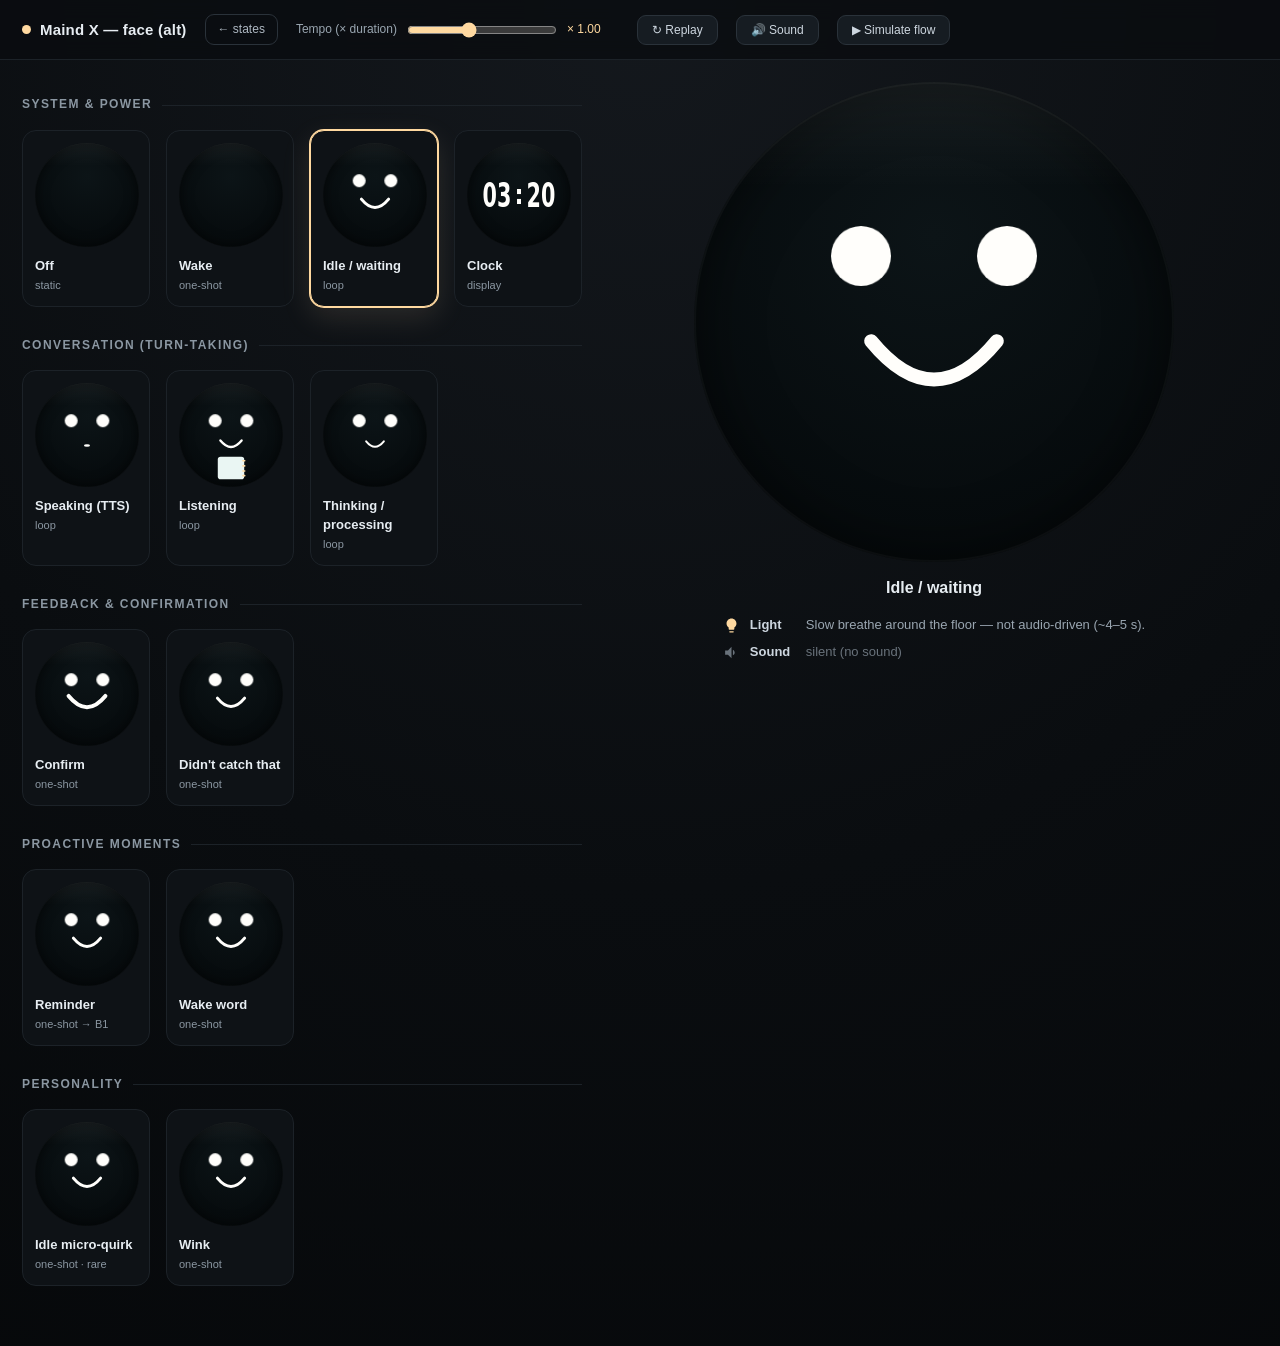
==== face.html @ 3b652e39 "Idle mouth follows the eyes + listening writes bottom-up, no hand Idle (face): the mouth now tracks " ====
<!doctype html>
<html lang="en">
<head>
  <meta charset="utf-8">
  <meta name="viewport" content="width=device-width, initial-scale=1">
  <title>Maind X — face (alt, all states)</title>
  <link rel="stylesheet" href="face.css">
  <link rel="stylesheet" href="state-keyframes.css">
  <link rel="stylesheet" href="face-keyframes.css">
</head>
<body>
  <header class="topbar">
    <h1><span class="dot-ico"></span> Maind X — face (alt)</h1>
    <a class="alt-link" href="/states.html">← states</a>

    <div class="ctrl">
      <label for="spd">Tempo (× duration)</label>
      <input id="spd" type="range" min="0.6" max="1.6" step="0.05" value="1">
      <span class="val" id="spdVal"></span>
    </div>

    <button class="btn" id="replay">↻ Replay</button>
    <button class="btn" id="sound" aria-pressed="true">🔊 Sound</button>
    <button class="btn flow-btn" id="flow">▶ Simulate flow</button>
  </header>

  <main>
    <section class="featured">
      <div class="flowbar" id="flowbar" hidden>
        <span class="dotpulse"></span>
        <span class="phase" id="flowphase"></span>
        <button class="btn mic" id="wake">🎤 “Hey Arduino”</button>
      </div>
      <div class="stage round st-A3_idle" id="featStage">
        <div class="face">
          <div class="eyes">
            <div class="eye left"><div class="dot"></div></div>
            <div class="eye right"><div class="dot"></div></div>
          </div>
          <div class="mouth">
            <svg class="smile" viewBox="0 0 200 110" aria-hidden="true"><path d="M28 22 Q 100 110 172 22"/></svg>
            <span class="open"></span>
          </div>
        </div>
        <div class="clock"><b class="hh">--</b><b class="cl">:</b><b class="mm">--</b></div>
        <div class="check"><svg viewBox="0 0 100 100"><path d="M26 52 L44 70 L76 32"/></svg></div>
        <div class="bell"><svg viewBox="0 0 24 24"><path d="M12 22c1.1 0 2-.9 2-2h-4c0 1.1.9 2 2 2zm6-6v-5c0-3.07-1.63-5.64-4.5-6.32V4c0-.83-.67-1.5-1.5-1.5S10.5 3.17 10.5 4v.68C7.64 5.36 6 7.92 6 11v5l-2 2v1h16v-1l-2-2z"/></svg></div>
        <div class="notes">
          <div class="pad">
            <span class="ring r1"></span><span class="ring r2"></span><span class="ring r3"></span><span class="ring r4"></span>
            <i class="ln l1"></i><i class="ln l2"></i><i class="ln l3"></i><i class="ln l4"></i>
          </div>
        </div>
      </div>
      <div class="featured-meta">
        <div class="fname" id="fname"></div>
        <div class="finfo">
          <div class="firow light"><span class="ic"><svg viewBox="0 0 24 24"><path d="M9 21c0 .55.45 1 1 1h4c.55 0 1-.45 1-1v-1H9v1zm3-19C8.14 2 5 5.14 5 9c0 2.38 1.19 4.47 3 5.74V17c0 .55.45 1 1 1h6c.55 0 1-.45 1-1v-2.26c1.81-1.27 3-3.36 3-5.74 0-3.86-3.14-7-7-7z"/></svg></span><b>Light</b><span id="flight"></span></div>
          <div class="firow sound"><span class="ic"><svg viewBox="0 0 24 24"><path d="M3 9v6h4l5 5V4L7 9H3zm13.5 3c0-1.77-1.02-3.29-2.5-4.03v8.05c1.48-.73 2.5-2.25 2.5-4.02z"/></svg></span><b>Sound</b><span id="fsound"></span></div>
        </div>
      </div>
    </section>

    <section class="grid" id="grid"></section>
  </main>

  <script src="state-anims.js"></script>
  <script src="sound.js"></script>
  <script src="face.js"></script>
</body>
</html>
---- face.css ----
/* face.css — alternative face look: round eye dots + animated mouth.
   Reuses state-keyframes.css for the eye / overlay / light animations
   and adds face-keyframes.css for the per-state mouth movement.
   Layout mirrors states.css so the gallery feels identical. */

:root {
  --spd: 1;                       /* global duration multiplier (face.js) */
  --g0: #fffefb;                  /* bright highlight / core (warm white) */
  --g1: #fff1d6;
  --g2: #ffdca6;
  --g3: #f3c587;
  --glow: 255, 224, 184;          /* outer bloom (rgb) — used by light feedback */
  --ish: 96, 58, 14;              /* dark ink for notepad lines */
  --acc: #ffd9a0;                 /* UI accent */
  --bg: #0a0d10;
}

* { box-sizing: border-box; }

html, body {
  margin: 0;
  background: radial-gradient(120% 120% at 50% 0%, #14181d 0%, #0a0d10 55%, #06080a 100%);
  color: #e7edf2;
  font: 14px/1.45 -apple-system, BlinkMacSystemFont, "Segoe UI", Roboto, Helvetica, Arial, sans-serif;
}

/* ---------- Top bar / controls ---------- */
.topbar {
  position: sticky; top: 0; z-index: 10;
  display: flex; flex-wrap: wrap; align-items: center; gap: 18px;
  padding: 14px 22px;
  background: rgba(10, 13, 16, .82);
  backdrop-filter: blur(10px);
  border-bottom: 1px solid #1c2228;
}
.topbar h1 {
  font-size: 15px; font-weight: 650; margin: 0; letter-spacing: .2px;
  display: flex; align-items: center; gap: 9px;
}
.topbar h1 .dot-ico { width: 9px; height: 9px; border-radius: 50%; background: var(--acc); }
.alt-link {
  color: #aeb8c2; text-decoration: none; font-size: 12px;
  padding: 6px 12px; border: 1px solid #2a323a; border-radius: 9px;
}
.alt-link:hover { color: #fff; border-color: var(--acc); }
.ctrl { display: flex; align-items: center; gap: 8px; }
.ctrl label { color: #9aa6b1; font-size: 12px; white-space: nowrap; }
.ctrl input[type=range] { width: 150px; accent-color: var(--acc); }
.val { font-variant-numeric: tabular-nums; color: var(--acc); min-width: 52px; font-size: 12px; }
.btn {
  background: #161c22; color: #cdd6df; border: 1px solid #2a323a; border-radius: 9px;
  padding: 7px 14px; font-size: 12px; cursor: pointer;
}
.btn:hover { border-color: var(--acc); color: #fff; }
.btn:disabled { opacity: .4; cursor: default; }

/* ---------- Lifecycle flow simulation ---------- */
.flow-btn.on { background: var(--acc); color: #221604; font-weight: 650; border-color: var(--acc); }
.flowbar {
  display: flex; align-items: center; justify-content: center; gap: 12px;
  margin-bottom: 10px; padding: 7px 16px;
  background: #10171c; border: 1px solid rgba(var(--glow), .25); border-radius: 999px;
}
.flowbar[hidden] { display: none; }
.flowbar .phase { color: var(--acc); font-size: 13px; font-weight: 600; }
.flowbar .dotpulse {
  width: 9px; height: 9px; border-radius: 50%; background: var(--acc); flex: none;
  animation: fpulse 1.4s ease-in-out infinite;
}
@keyframes fpulse { 0%,100% { opacity: .4; transform: scale(.85); } 50% { opacity: 1; transform: scale(1.1); } }

/* ---------- Layout (mirror states.css) ---------- */
main { display: flex; flex-direction: row-reverse; align-items: flex-start; gap: 28px;
  padding: 22px 22px 60px; max-width: 1340px; margin: 0 auto; }
.featured { flex: 1; min-width: 0; display: flex; flex-direction: column; align-items: center;
  gap: 14px; position: sticky; top: 80px; }
.featured-meta { text-align: center; }
.featured-meta .fname { font-size: 16px; font-weight: 650; }
.featured-meta .finfo { margin: 16px auto 0; width: fit-content;
  display: flex; flex-direction: column; gap: 9px; text-align: left; }
.featured-meta .firow { display: flex; align-items: center; gap: 10px; font-size: 13px; color: #9aa6b1; }
.featured-meta .firow b { color: #cdd6df; font-weight: 650; min-width: 46px; }
.featured-meta .firow .ic { width: 17px; height: 17px; flex: none; display: inline-flex; }
.featured-meta .firow .ic svg { width: 100%; height: 100%; fill: currentColor; display: block; }
.featured-meta .firow.light .ic { color: var(--acc); }
.featured-meta .firow.sound .ic { color: #ffce7a; }
.featured-meta .firow.silent { color: #69727b; }
.featured-meta .firow.silent .ic { color: #69727b; }

.grid {
  flex: 0 0 auto;
  display: grid; gap: 16px; align-content: start;
  grid-template-columns: repeat(4, 128px);
}
.sechead {
  grid-column: 1 / -1;
  margin: 14px 0 0;
  font-size: 12px; font-weight: 650; letter-spacing: .12em; text-transform: uppercase;
  color: #8b97a2;
  display: flex; align-items: center; gap: 10px;
}
.sechead::after { content: ""; flex: 1; height: 1px; background: #1c2228; }
.card {
  background: #0e1216; border: 1px solid #1c2228; border-radius: 14px;
  padding: 12px; cursor: pointer; transition: border-color .15s, transform .15s;
}
.card:hover { border-color: #34404a; transform: translateY(-2px); }
.card.active { border-color: var(--acc); box-shadow: 0 0 0 1px var(--acc), 0 10px 30px rgba(var(--glow), .12); }
.card .cname { font-weight: 600; margin-top: 10px; font-size: 13px; }
.card .cmeta { color: #8b97a2; font-size: 11px; margin-top: 2px; }

.thumb { position: relative; width: 104px; height: 104px; overflow: visible; border-radius: 12px; }
.thumb .stage { position: absolute; top: 0; left: 0; transform-origin: top left; transform: scale(0.21667); }

/* ---------- The 480x480 round stage ---------- */
.stage {
  position: relative;
  width: 480px; height: 480px;
  display: flex; align-items: center; justify-content: center;
  background: radial-gradient(125% 120% at 50% 32%, #0c1417 0%, #05090b 62%, #02060a 100%);
  overflow: hidden;
  --lumeRGB: var(--glow);
  --lumeLevel: 0;
  box-shadow:
    inset 0 0 0 2px rgba(255,255,255,.03),
    inset 0 0 60px rgba(0,0,0,.6),
    0 0 44px 6px rgba(var(--lumeRGB), var(--lumeLevel));
}
.stage.round { border-radius: 50%; }
.stage::before {
  content: ""; position: absolute; inset: 0; pointer-events: none;
  background: linear-gradient(180deg, rgba(255,255,255,.06) 0%, rgba(255,255,255,0) 22%);
}

/* ---------- The face: round eyes + smile mouth ----------
   - .face groups eyes + mouth so they sit together (eyes on top, mouth below)
   - .eyes / .eye / .dot mirror the states.html structure so state-keyframes.css
     animations (blink, drift, breath, wink, ...) apply unchanged
   - .mouth has two shapes: a smile arc (default) + an oval "open mouth"
     (used by face-keyframes.css to make the mouth move per state) */
.face {
  display: flex; flex-direction: column; align-items: center; gap: 36px;
  position: relative; z-index: 1;
}

.eyes {
  display: flex; align-items: center; gap: 86px;
  transform-origin: center center;
}
.eye {
  width: 60px; height: 60px;
  transform-origin: center center;
}
.dot {
  width: 100%; height: 100%; border-radius: 50%;
  background: var(--g0);
  transform-origin: center center;
  will-change: transform, opacity;
}

.mouth {
  position: relative; width: 220px; height: 96px;
  display: flex; align-items: center; justify-content: center;
  transform-origin: center center;
}
.mouth .smile {
  width: 100%; height: 100%; display: block;
  transform-origin: center center;
}
.mouth .smile path {
  fill: none; stroke: var(--g0); stroke-width: 16;
  stroke-linecap: round; stroke-linejoin: round;
}
.mouth .open {
  position: absolute; left: 50%; top: 50%;
  width: 56px; height: 64px; border-radius: 50%;
  background: var(--g0);
  transform: translate(-50%, -50%) scaleY(.4);
  transform-origin: center center;
  opacity: 0;
}

/* ---------- Clock overlay (A4_clock) ---------- */
.clock {
  display: none;
  position: absolute; inset: 0; z-index: 2;
  align-items: center; justify-content: center; gap: 8px;
  color: var(--g0);
}
.clock b {
  display: inline-block;
  font: 800 104px/1 ui-rounded, "SF Pro Rounded", "Arial Rounded MT Bold", "Quicksand", system-ui, sans-serif;
  font-variant-numeric: tabular-nums;
  transform: scaleY(1.5) scaleX(0.92);
  transform-origin: center center;
}
.clock .cl { opacity: 1; transform: scaleY(1.18); }

/* ---------- Listening overlay: notepad + writing hand (B2_listening) ---------- */
.notes {
  display: none;
  position: absolute; left: 50%; margin-left: -61px; bottom: 36px; z-index: 2;
  width: 122px; height: 104px;
}
.notes .pad {
  position: absolute; inset: 0; border-radius: 13px; z-index: 2;
  background: #eaf6f3;
}
.notes .ring {
  position: absolute; right: -6px; width: 16px; height: 7px; border-radius: 4px;
  background: var(--g2);
}
.notes .ring.r1 { top: 15px; } .notes .ring.r2 { top: 39px; }
.notes .ring.r3 { top: 63px; } .notes .ring.r4 { top: 84px; }
/* the written lines — no hand; they draw themselves in from the bottom up */
.notes .ln {
  position: absolute; left: 16px; height: 5px; border-radius: 3px;
  background: rgba(var(--ish), .22);
  transform-origin: left center;
}
.notes .ln.l1 { top: 22px; width: 60%; }
.notes .ln.l2 { top: 40px; width: 70%; }
.notes .ln.l3 { top: 58px; width: 52%; }
.notes .ln.l4 { top: 76px; width: 46%; }

/* ---------- Confirm check overlay (C1_confirm) ---------- */
.check {
  display: none;
  position: absolute; inset: 0; z-index: 2;
  align-items: center; justify-content: center;
}
.check svg { width: 210px; height: 210px; overflow: visible; }
.check path {
  fill: none; stroke: var(--g0); stroke-width: 15;
  stroke-linecap: round; stroke-linejoin: round;
  stroke-dasharray: 80; stroke-dashoffset: 80;
}

/* ---------- Reminder bell overlay (D1_reminder) ---------- */
.bell {
  display: none;
  position: absolute; inset: 0; z-index: 2;
  align-items: center; justify-content: center;
}
.bell svg {
  width: 156px; height: 156px;
  transform-origin: 50% 16%;
}
.bell svg path { fill: var(--g0); }

/* ---------- Ambient light feedback (same as states.css) ---------- */
@property --lumeLevel {
  syntax: "<number>"; initial-value: 0; inherits: false;
}
.st-B2_listening, .st-D2_wakeword { --lumeRGB: 86, 198, 255; }

.stage .eyes, .stage .eye, .stage .dot,
.stage .mouth, .stage .smile, .stage .open {
  animation-fill-mode: both;
  animation-iteration-count: infinite;
}

@media (prefers-reduced-motion: reduce) {
  .stage .eyes, .stage .eye, .stage .dot,
  .stage .mouth, .stage .smile, .stage .open,
  .stage .notes, .stage .notes * { animation: none !important; }
  .st-E4_wink .eye.right .dot { transform: scaleY(.07); }
}
---- state-keyframes.css ----
/* state-keyframes.css — the Maind X state set (A1..E5): the spec states plus a
   clock (A4_clock) and three height-only expressions (E3..E5).
   Per state: class .st-<ID> on the .stage; animations on the 3 layers
   (.eyes = group, .eye = per-eye, .dot = blink/dim).
   Loops (A3, B1, B2, B3): seamless, 0% == 100%.
   One-shots: the real action sits at the start of the cycle, then hold at
   rest and a quick reset at the end — that's just the preview convention;
   on the device you use only the action window noted in each comment.
   All durations scale with --spd (global multiplier). */

/* ============ A · System & power ============ */

/* === A1_off — Off — static: dots off, dark screen === */
.st-A1_off .dot { opacity: 0; }
.st-A1_off .eye { filter: none; }

/* === A2_wake — Wake — one-shot: ~700ms fade-in + one slow waking blink.
   Action: 0–37% of the 4000ms cycle (~1.5s total). === */
@keyframes A2w-grp {
  0%        { opacity: 0; transform: scale(.92); }
  17%       { opacity: 1; transform: none; }
  90%       { opacity: 1; transform: none; }
  97%, 100% { opacity: 0; transform: scale(.92); }
}
@keyframes A2w-dot {
  0%, 21%   { transform: scaleY(1); }
  26%       { transform: scaleY(.08); }   /* slow close ~200ms */
  28.5%     { transform: scaleY(.08); }   /* sleepy micro pause */
  34%       { transform: scaleY(1.05); }  /* soft reopen */
  37%, 100% { transform: scaleY(1); }
}
.st-A2_wake .eyes {
  animation-name: A2w-grp;
  animation-duration: calc(var(--spd) * 4000ms);
  animation-timing-function: cubic-bezier(.22, 1, .36, 1);
}
.st-A2_wake .dot {
  animation-name: A2w-dot;
  animation-duration: calc(var(--spd) * 4000ms);
  animation-timing-function: cubic-bezier(.45, 0, .3, 1);
}

/* === A3_idle — Idle — loop: ±8% breath over ~4.6s + natural blink every 5–8s
   (13s blink track with two blinks: ~6.3s / ~6.7s intervals). === */
@keyframes A3i-grp {
  0%   { transform: scale(1); }
  50%  { transform: scale(1.08); }
  100% { transform: scale(1); }
}
@keyframes A3i-dot {
  0%, 38.5%  { transform: scaleY(1); }
  39.06%     { transform: scaleY(.07); }   /* ~73ms close + ~73ms open = ~146ms (spec: crisp) */
  39.62%     { transform: scaleY(1); }
  86.4%      { transform: scaleY(1); }
  86.96%     { transform: scaleY(.07); }
  87.52%     { transform: scaleY(1); }
  100%       { transform: scaleY(1); }
}
.st-A3_idle .eyes {
  animation-name: A3i-grp;
  animation-duration: calc(var(--spd) * 4600ms);
  animation-timing-function: ease-in-out;
}
.st-A3_idle .dot {
  animation-name: A3i-dot;
  animation-duration: calc(var(--spd) * 13000ms);
  animation-timing-function: cubic-bezier(.4, 0, .6, 1);
}
/* continuous look-around drift (EMO is never perfectly still): a slow gaze that
   eases left, holds, comes back, eases right — on the .eye layer so it has its
   OWN 7.2s rhythm independent of the 4.6s breath and 13s blink. ±11–12px. */
@keyframes A3i-drift {
  0%   { transform: translateX(0); }
  18%  { transform: translateX(-11px); }
  32%  { transform: translateX(-11px); }   /* small hold looking left */
  50%  { transform: translateX(0); }
  68%  { transform: translateX(12px); }
  82%  { transform: translateX(12px); }     /* small hold looking right */
  100% { transform: translateX(0); }
}
.st-A3_idle .eye {
  animation-name: A3i-drift;
  animation-duration: calc(var(--spd) * 7200ms);
  animation-timing-function: ease-in-out;
}

/* === A4_clock — Clock — display: the eyes give way to a live glowing digital
   clock (HH:MM, colon blinking once per second). The "on the shelf" idle face.
   No eye motion — states.js feeds the real time into every .clock element. === */
.st-A4_clock .eyes  { display: none; }
.st-A4_clock .clock { display: flex; }
@keyframes clkColon {
  0%, 45%   { opacity: 1; }
  55%, 100% { opacity: .12; }     /* the colon ticks: 1 Hz, independent of --spd feel */
}
.st-A4_clock .clock .cl {
  animation-name: clkColon;
  animation-duration: 1000ms;
  animation-iteration-count: infinite;
  animation-timing-function: steps(1, end);
}

/* ============ B · Conversation turn-taking ============ */

/* === B1_speaking — Speaking — loop: breath at speech rhythm (simulated TTS
   envelope, irregular peaks <=8%), tiny drift, blink every ~6s on its own track. === */
@keyframes B1s-grp {
  0%   { transform: scale(1)     translate(0, 0); }
  7%   { transform: scale(1.055) translate(0, -1.5px); }
  13%  { transform: scale(1.02)  translate(.5px, 0); }
  21%  { transform: scale(1.075) translate(1px, -2px); }
  28%  { transform: scale(1.03)  translate(.5px, -.5px); }
  36%  { transform: scale(1.06)  translate(0, -1px); }
  44%  { transform: scale(1.015) translate(-.5px, 0); }
  52%  { transform: scale(1.08)  translate(-1px, -2px); }
  60%  { transform: scale(1.035) translate(-.5px, -.5px); }
  68%  { transform: scale(1.07)  translate(0, -1.5px); }
  76%  { transform: scale(1.02)  translate(.5px, 0); }
  84%  { transform: scale(1.06)  translate(.5px, -1px); }
  92%  { transform: scale(1.025) translate(0, 0); }
  100% { transform: scale(1)     translate(0, 0); }
}
@keyframes B1s-dot {
  0%, 70% { transform: scaleY(1); }
  71.2%   { transform: scaleY(.07); }
  72.4%   { transform: scaleY(1); }
  100%    { transform: scaleY(1); }
}
.st-B1_speaking .eyes {
  animation-name: B1s-grp;
  animation-duration: calc(var(--spd) * 3400ms);
  animation-timing-function: ease-in-out;
}
.st-B1_speaking .dot {
  animation-name: B1s-dot;
  animation-duration: calc(var(--spd) * 6100ms);
  animation-timing-function: cubic-bezier(.4, 0, .6, 1);
}

/* === B2_listening — Listening — loop: dots +12%, HELD STILL, rare blink
   (1 every ~9s). The stillness is the signal: your turn. === */
.st-B2_listening .eyes { transform: scale(1.12); }
@keyframes B2l-dot {
  0%, 54% { transform: scaleY(1); }
  54.8%   { transform: scaleY(.07); }   /* ~72ms close + ~72ms open = ~144ms (crisp) */
  55.6%   { transform: scaleY(1); }
  100%    { transform: scaleY(1); }
}
.st-B2_listening .dot {
  animation-name: B2l-dot;
  animation-duration: calc(var(--spd) * 9000ms);
  animation-timing-function: cubic-bezier(.4, 0, .6, 1);
}

/* === B3_thinking — Thinking/processing — loop ~2s: the gaze slips away and
   comes back, with a slow half-blink on a 3.4s track. No audio sync. === */
@keyframes B3t-grp {
  0%   { transform: none; }
  28%  { transform: translate(10px, -7px); }
  55%  { transform: translate(11px, -6px); }   /* micro-hold "elsewhere" */
  78%  { transform: none; }
  100% { transform: none; }
}
@keyframes B3t-dot {
  0%, 42% { transform: scaleY(1); }
  47%     { transform: scaleY(.3); }    /* slow half blink */
  49%     { transform: scaleY(.3); }
  55%     { transform: scaleY(1); }
  100%    { transform: scaleY(1); }
}
.st-B3_thinking .eyes {
  animation-name: B3t-grp;
  animation-duration: calc(var(--spd) * 2000ms);
  animation-timing-function: cubic-bezier(.4, 0, .2, 1);
}
.st-B3_thinking .dot {
  animation-name: B3t-dot;
  animation-duration: calc(var(--spd) * 3400ms);
  animation-timing-function: ease-in-out;
}

/* ============ C · Feedback & confirmation ============ */

/* === C1_confirm — Confirm — one-shot: the eyes morph into a CHECK ✓, hold,
   then return to eyes. Action ~0–80% of the 2400ms cycle. === */
@keyframes C1eyes {            /* dots shrink + fade out while the check shows, then back */
  0%   { opacity: 1; transform: scale(1); }
  12%  { opacity: 0; transform: scale(.5); }
  80%  { opacity: 0; transform: scale(.5); }
  92%  { opacity: 1; transform: scale(1); }
  100% { opacity: 1; transform: scale(1); }
}
@keyframes C1check {           /* the check draws in, holds, fades out */
  0%   { stroke-dashoffset: 80; opacity: 0; }
  12%  { stroke-dashoffset: 80; opacity: 1; }
  40%  { stroke-dashoffset: 0;  opacity: 1; }
  70%  { stroke-dashoffset: 0;  opacity: 1; }
  82%  { stroke-dashoffset: 0;  opacity: 0; }
  100% { stroke-dashoffset: 0;  opacity: 0; }
}
.st-C1_confirm .check { display: flex; }
.st-C1_confirm .dot {
  animation-name: C1eyes;
  animation-duration: calc(var(--spd) * 2400ms);
  animation-timing-function: cubic-bezier(.4, 0, .3, 1);
}
.st-C1_confirm .check path {
  animation-name: C1check;
  animation-duration: calc(var(--spd) * 2400ms);
  animation-timing-function: cubic-bezier(.45, 0, .25, 1);
  animation-iteration-count: infinite;
  animation-fill-mode: both;
}

/* === C2_didnt_catch — Didn't catch that — one-shot ~600ms: slow blink + gentle
   tilt (left up, right down), a silent "hm?", then back. Action: 0–17% of 3600ms. === */
@keyframes C2d-eye {
  0%    { transform: none; }
  8%    { transform: translateY(var(--ty)); }   /* tilt in ~290ms */
  11%   { transform: translateY(var(--ty)); }   /* micro-hold */
  16.7% { transform: none; }                      /* back to rest (~600ms total) */
  100%  { transform: none; }
}
@keyframes C2d-dot {
  0%, 2% { transform: scaleY(1); }
  6.5%   { transform: scaleY(.1); }    /* slow blink (intentional), ~160ms close */
  11%    { transform: scaleY(1); }
  100%   { transform: scaleY(1); }
}
.st-C2_didnt_catch .eye {
  animation-name: C2d-eye;
  animation-duration: calc(var(--spd) * 3600ms);
  animation-timing-function: cubic-bezier(.34, 1.05, .5, 1);
}
.st-C2_didnt_catch .eye.left  { --ty: -13px; }
.st-C2_didnt_catch .eye.right { --ty: 13px; }
.st-C2_didnt_catch .dot {
  animation-name: C2d-dot;
  animation-duration: calc(var(--spd) * 3600ms);
  animation-timing-function: ease-in-out;
}

/* ============ D · Proactive moments ============ */

/* === D1_reminder — Reminder — one-shot: the eyes morph into a little BELL that
   RINGS (rotates back and forth), holds, then return to eyes. Calm, not alarming.
   Action ~0–82% of the 3200ms cycle. === */
@keyframes D1eyes {           /* eyes shrink + fade while the bell rings, then back */
  0%   { opacity: 1; transform: scale(1); }
  12%  { opacity: 0; transform: scale(.5); }
  82%  { opacity: 0; transform: scale(.5); }
  94%  { opacity: 1; transform: scale(1); }
  100% { opacity: 1; transform: scale(1); }
}
@keyframes D1ring {           /* bell appears, rings (damped swing), holds, fades */
  0%   { opacity: 0; transform: rotate(0); }
  10%  { opacity: 1; transform: rotate(0); }
  16%  { transform: rotate(17deg); }
  23%  { transform: rotate(-15deg); }
  30%  { transform: rotate(12deg); }
  37%  { transform: rotate(-9deg); }
  44%  { transform: rotate(6deg); }
  51%  { transform: rotate(-3deg); }
  58%  { transform: rotate(0); }
  82%  { opacity: 1; transform: rotate(0); }
  92%  { opacity: 0; }
  100% { opacity: 0; transform: rotate(0); }
}
.st-D1_reminder .bell { display: flex; }
.st-D1_reminder .dot {
  animation-name: D1eyes;
  animation-duration: calc(var(--spd) * 3200ms);
  animation-timing-function: cubic-bezier(.4, 0, .3, 1);
}
.st-D1_reminder .bell svg {
  animation-name: D1ring;
  animation-duration: calc(var(--spd) * 3200ms);
  animation-timing-function: ease-in-out;
  animation-iteration-count: infinite;
  animation-fill-mode: both;
}

/* === D2_wakeword — Wake word — one-shot ~400ms: attentive pop (scale up with
   overshoot) settling at the listening size (1.12 = B2).
   Action: 0–15% of 3400ms, holds the LISTEN pose until 86%. === */
@keyframes D2w-grp {
  0%   { transform: scale(1); }
  7%   { transform: scale(1.19); }
  11.8%{ transform: scale(1.095); }
  15%  { transform: scale(1.12); }
  86%  { transform: scale(1.12); }     /* holds the listening pose */
  96%  { transform: scale(1); }
  100% { transform: scale(1); }
}
@keyframes D2w-dot {
  0%   { filter: brightness(1); }
  7%   { filter: brightness(1.22); }   /* subtle attentive flash */
  16%  { filter: brightness(1); }
  100% { filter: brightness(1); }
}
.st-D2_wakeword .eyes {
  animation-name: D2w-grp;
  animation-duration: calc(var(--spd) * 3400ms);
  animation-timing-function: cubic-bezier(.22, 1.3, .36, 1);
}
.st-D2_wakeword .dot {
  animation-name: D2w-dot;
  animation-duration: calc(var(--spd) * 3400ms);
  animation-timing-function: ease-out;
}

/* ============ E · Personality / easter eggs ============ */

/* === E2_quirk — Idle micro-quirk — rare one-shot ~1.3s: slowly looks around
   (left, then right) and back to center, with one natural blink on the way home.
   Spec offers "double-blink OR look-around" — we take the look-around branch so
   it stays ~1s and reads as the slower, more distinctive quirk.
   Action: 0–30% of 4200ms. === */
@keyframes E2q-grp {
  0%   { transform: none; }
  9%   { transform: translate(-17px, 2px); }    /* look left */
  16%  { transform: translate(-15px, 3px); }    /* small hold */
  24%  { transform: translate(15px, -2px); }    /* look right */
  30%  { transform: none; }                      /* back to center (~1260ms) */
  100% { transform: none; }
}
@keyframes E2q-dot {
  0%, 26% { transform: scaleY(1); }
  27.7%   { transform: scaleY(.07); }    /* one natural blink ~143ms as it re-centers */
  29.4%   { transform: scaleY(1); }
  100%    { transform: scaleY(1); }
}
.st-E2_quirk .eyes {
  animation-name: E2q-grp;
  animation-duration: calc(var(--spd) * 4200ms);
  animation-timing-function: cubic-bezier(.4, 0, .2, 1);
}
.st-E2_quirk .dot {
  animation-name: E2q-dot;
  animation-duration: calc(var(--spd) * 4200ms);
  animation-timing-function: cubic-bezier(.4, 0, .6, 1);
}

/* === Listening notepad (B2) — fixed-time, not spd-scaled. White pad, spiral on
   the right; lines write themselves in from the BOTTOM upward. No hand. === */
.st-B2_listening .notes { display: block; }
@keyframes lineDraw {                   /* a line writes itself in, left→right */
  0%   { transform: scaleX(0); opacity: 0; }
  12%  { opacity: 1; }
  45%  { transform: scaleX(1); opacity: 1; }
  86%  { transform: scaleX(1); opacity: 1; }
  100% { transform: scaleX(1); opacity: 0; }
}
@keyframes noteBob {                    /* tiny lively bob of the whole pad */
  0%, 100% { transform: translateY(0); }
  50%      { transform: translateY(-3px); }
}
.st-B2_listening .notes { animation: noteBob 2.6s ease-in-out infinite; }
/* the lines fill from the BOTTOM upward: bottom line draws first, then each one above */
.st-B2_listening .ln    { animation: lineDraw 4.4s ease-in-out infinite both; }
.st-B2_listening .ln.l4 { animation-delay: 0s; }
.st-B2_listening .ln.l3 { animation-delay: .5s; }
.st-B2_listening .ln.l2 { animation-delay: 1s; }
.st-B2_listening .ln.l1 { animation-delay: 1.5s; }

/* === Ambient light feedback (Maind X §0) — EXTERNAL halo, animates --lumeLevel
   on the .stage box-shadow (outer glow). Speak pulses IN TIME with the eyes:
   same 3400 ms + same peak %s as the B1 breath. Never bouncy. === */
@keyframes lumIdle    { 0% { --lumeLevel: .10; } 50% { --lumeLevel: .26; } 100% { --lumeLevel: .10; } }
@keyframes lumSpeak   {   /* peaks aligned to B1s-grp (the speaking eye breath) */
  0%  { --lumeLevel: .20; }  7% { --lumeLevel: .46; } 13% { --lumeLevel: .28; }
  21% { --lumeLevel: .54; } 28% { --lumeLevel: .33; } 36% { --lumeLevel: .47; }
  44% { --lumeLevel: .26; } 52% { --lumeLevel: .56; } 60% { --lumeLevel: .35; }
  68% { --lumeLevel: .52; } 76% { --lumeLevel: .28; } 84% { --lumeLevel: .47; }
  92% { --lumeLevel: .30; } 100% { --lumeLevel: .20; } }
@keyframes lumListen  { 0% { --lumeLevel: .34; } 50% { --lumeLevel: .44; } 100% { --lumeLevel: .34; } }
@keyframes lumWake    { 0% { --lumeLevel: 0; } 28% { --lumeLevel: .40; } 45% { --lumeLevel: .22; } 100% { --lumeLevel: .22; } }
@keyframes lumConfirm { 0% { --lumeLevel: .18; } 9% { --lumeLevel: .52; } 26% { --lumeLevel: .20; } 100% { --lumeLevel: .20; } }
.st-A2_wake        { animation: lumWake    calc(var(--spd) * 4000ms) ease-out    infinite; }
.st-A3_idle,
.st-A4_clock,
.st-B3_thinking,
.st-E2_quirk,
.st-E4_wink        { animation: lumIdle    calc(var(--spd) * 4600ms) ease-in-out infinite; }
.st-B1_speaking    { animation: lumSpeak   calc(var(--spd) * 3400ms) ease-in-out infinite; }
.st-C2_didnt_catch,
.st-D1_reminder    { animation: lumSpeak   calc(var(--spd) * 3400ms) ease-in-out infinite; }
.st-B2_listening   { animation: lumListen  calc(var(--spd) * 3000ms) ease-in-out infinite; }
.st-D2_wakeword    { animation: lumListen  calc(var(--spd) * 3000ms) ease-in-out infinite; }
.st-C1_confirm     { animation: lumConfirm calc(var(--spd) * 2400ms) ease-in-out infinite; }
/* A1_off: no stage animation → --lumeLevel 0 = light off */

/* ============ E · Personality — expression (height-only) ============ */

/* === E4_wink — Wink — one-shot ~2.6s: the right eye flattens to a line and
   holds shut while the left does a small sympathetic squint. Action: 0–56%. === */
@keyframes E4w-dotR {
  0%, 14% { transform: scaleY(1); }
  20%     { transform: scaleY(.07); }   /* snap shut */
  46%     { transform: scaleY(.07); }   /* hold the wink */
  54%     { transform: scaleY(1); }     /* reopen */
  100%    { transform: scaleY(1); }
}
@keyframes E4w-dotL {
  0%, 18% { transform: scaleY(1); }
  30%     { transform: scaleY(.78); }   /* slight cheek-raise squint */
  46%     { transform: scaleY(.78); }
  56%     { transform: scaleY(1); }
  100%    { transform: scaleY(1); }
}
.st-E4_wink .eye.right .dot {
  animation-name: E4w-dotR;
  animation-duration: calc(var(--spd) * 2600ms);
  animation-timing-function: cubic-bezier(.4, 0, .35, 1);
}
.st-E4_wink .eye.left .dot {
  transform-origin: center bottom;
  animation-name: E4w-dotL;
  animation-duration: calc(var(--spd) * 2600ms);
  animation-timing-function: ease-in-out;
}
---- face-keyframes.css ----
/* face-keyframes.css — CARTOON expressions for the face (alt) gallery.
   MAXIMUM motion: every visible state stacks motion across all 5 layers
   (.face / .eyes / .eye / .dot / .mouth / .smile / .open) so the face is
   NEVER perfectly still. Co-prime periods make idle loops feel organic.

   Layering:
     state-keyframes.css → overlay / light feedback animations (kept)
     face-keyframes.css  → everything else (loaded LAST, wins on conflict) */

/* === defaults === */
.face            { transform-origin: center center; }
.face .smile     { opacity: 1; transform: scale(1); transform-origin: center center; }
.face .mouth     { transform-origin: center center; }
.face .mouth .open { opacity: 0; }

/* ============ A · System & power ============ */

/* === A1_off — Off === */
.st-A1_off .smile, .st-A1_off .open { opacity: 0; }

/* === A2_wake — sleepy wake-up: face eases in while the eyes open fluidly from
   thin slits, a soft waking blink, then settle. No hard pops / no static hold. === */
@keyframes face-A2-grp {
  0%        { opacity: 0; transform: scale(.78); }
  18%       { opacity: 1; transform: scale(1.02); }   /* gentle fade + grow */
  30%       { transform: scale(1); }                  /* soft settle, no bounce */
  88%       { opacity: 1; transform: scale(1); }
  97%, 100% { opacity: 0; transform: scale(.78); }
}
.st-A2_wake .face {
  animation: face-A2-grp calc(var(--spd) * 4000ms) cubic-bezier(.22, 1, .36, 1) infinite both;
}
.st-A2_wake .eyes { animation: none; }
.st-A2_wake .eye  { animation: none; }
@keyframes face-A2-dot {
  0%    { transform: scaleY(.06); }                   /* sleepy slit, opens immediately */
  34%   { transform: scaleY(1.04); }                  /* smooth continuous open */
  44%   { transform: scaleY(1); }                     /* settle */
  64%   { transform: scaleY(1); }
  72%   { transform: scaleY(.16); }                   /* one soft waking blink */
  80%   { transform: scaleY(1); }
  100%  { transform: scaleY(1); }
}
.st-A2_wake .dot {
  animation: face-A2-dot calc(var(--spd) * 4000ms) cubic-bezier(.4, .05, .25, 1) infinite both;
}
@keyframes face-A2-smile {
  0%, 16%   { opacity: 0; transform: scale(.6); }
  40%       { opacity: 1; transform: scale(1.03); }   /* eases in as the eyes finish opening */
  50%       { transform: scale(1); }
  88%       { opacity: 1; transform: scale(1); }
  97%, 100% { opacity: 0; transform: scale(.6); }
}
.st-A2_wake .smile {
  animation: face-A2-smile calc(var(--spd) * 4000ms) cubic-bezier(.22, 1, .36, 1) infinite both;
}

/* === A3_idle — never still: face breathes, eyes drift, mouth bobs (co-prime) === */
@keyframes face-A3-grp {
  0%   { transform: scale(1) translate(0,0) rotate(0); }
  25%  { transform: scale(1.05) translate(9px,-4px) rotate(1.2deg); }   /* drift right */
  50%  { transform: scale(1.1)  translate(0,-7px) rotate(0); }
  75%  { transform: scale(1.05) translate(-9px,-4px) rotate(-1.2deg); } /* drift left */
  100% { transform: scale(1) translate(0,0) rotate(0); }
}
.st-A3_idle .face {
  animation: face-A3-grp calc(var(--spd) * 4600ms) cubic-bezier(.4, 0, .2, 1) infinite both;
}
@keyframes face-A3-eyes {        /* wandering look-around inside the breathing face */
  0%   { transform: translate(0,0); }
  14%  { transform: translate(-20px, 3px); }   /* look left */
  26%  { transform: translate(-20px, 3px); }   /* hold the gaze */
  40%  { transform: translate(-5px, -4px); }   /* glance up-center */
  54%  { transform: translate(18px, 2px); }    /* look right */
  66%  { transform: translate(18px, 2px); }    /* hold */
  82%  { transform: translate(3px, 4px); }     /* glance down */
  100% { transform: translate(0,0); }
}
.st-A3_idle .eyes {
  animation: face-A3-eyes calc(var(--spd) * 7200ms) ease-in-out infinite both;   /* co-prime */
}
@keyframes face-A3-saccade {     /* tiny eye micro-darts on top of the slow wander */
  0%, 11% { transform: translate(0,0); }
  12%     { transform: translate(2px,-1px); }   /* quick dart */
  16%     { transform: translate(2px,-1px); }
  18%     { transform: translate(0,0); }
  44%,46% { transform: translate(-2px,1px); }
  49%     { transform: translate(0,0); }
  76%,78% { transform: translate(1px,1px); }
  81%     { transform: translate(0,0); }
  100%    { transform: translate(0,0); }
}
.st-A3_idle .eye {
  animation: face-A3-saccade calc(var(--spd) * 5300ms) ease-in-out infinite both;  /* co-prime */
}
@keyframes face-A3-mouth {       /* the mouth follows the eyes' horizontal gaze
                                    (same timing + direction as face-A3-eyes, smaller) */
  0%   { transform: translate(0,0); }
  14%  { transform: translate(-9px, 1px); }    /* follow left */
  26%  { transform: translate(-9px, 1px); }
  40%  { transform: translate(-2px, -1px); }
  54%  { transform: translate(8px, 1px); }     /* follow right */
  66%  { transform: translate(8px, 1px); }
  82%  { transform: translate(1px, 2px); }
  100% { transform: translate(0,0); }
}
.st-A3_idle .mouth {
  animation: face-A3-mouth calc(var(--spd) * 7200ms) ease-in-out infinite both;   /* matches the eyes */
}
@keyframes face-A3-smile {       /* lively micro-movements: gentle breath + bob + jitter */
  0%   { transform: scale(1) translateY(0) rotate(0); }
  20%  { transform: scale(1.05) translateY(-1px) rotate(.8deg); }
  40%  { transform: scale(.98) translateY(1px)  rotate(-.6deg); }
  55%  { transform: scale(1.09) translateY(-2px) rotate(.4deg); }
  72%  { transform: scale(1)    translateY(1px)  rotate(-.8deg); }
  88%  { transform: scale(1.03) translateY(-1px) rotate(.3deg); }
  100% { transform: scale(1) translateY(0) rotate(0); }
}
.st-A3_idle .smile {
  animation: face-A3-smile calc(var(--spd) * 2600ms) ease-in-out infinite both;   /* short, co-prime */
}

/* === A4_clock === */
.st-A4_clock .face  { display: none; }
.st-A4_clock .mouth { display: none; }

/* ============ B · Conversation turn-taking ============ */

/* === B1_speaking — big head bob, eyes squint with bigs, mouth phonemes === */
@keyframes face-B1-grp {
  0%   { transform: scale(1)   translateY(0)   rotate(0); }
  7%   { transform: scale(1.07) translateY(-5px) rotate(.8deg); }
  13%  { transform: scale(1.02) translateY(-1px) rotate(0); }
  21%  { transform: scale(1.1)  translateY(-7px) rotate(-1deg); }
  28%  { transform: scale(1.03) translateY(-2px) rotate(0); }
  36%  { transform: scale(1.08) translateY(-5px) rotate(.6deg); }
  44%  { transform: scale(1.02) translateY(-1px) rotate(0); }
  52%  { transform: scale(1.12) translateY(-8px) rotate(-.8deg); }
  60%  { transform: scale(1.04) translateY(-2px) rotate(0); }
  68%  { transform: scale(1.09) translateY(-6px) rotate(.6deg); }
  76%  { transform: scale(1.03) translateY(-2px) rotate(0); }
  84%  { transform: scale(1.08) translateY(-5px) rotate(-.6deg); }
  92%  { transform: scale(1.04) translateY(-2px) rotate(0); }
  100% { transform: scale(1)   translateY(0)   rotate(0); }
}
.st-B1_speaking .face {
  animation: face-B1-grp calc(var(--spd) * 3400ms) ease-in-out infinite both;
}
.st-B1_speaking .eyes { animation: none; }
@keyframes face-B1-dot {         /* eyes squint slightly on the biggest beats */
  0%, 6%  { transform: scaleY(1); }
  8%      { transform: scaleY(.7); }
  10%     { transform: scaleY(1); }
  20%     { transform: scaleY(1); }
  22%     { transform: scaleY(.55); }   /* "AAH" squint */
  24%     { transform: scaleY(1); }
  51%     { transform: scaleY(1); }
  53%     { transform: scaleY(.5); }    /* "OOH" squint */
  55%     { transform: scaleY(1); }
  68%     { transform: scaleY(1); }
  69%     { transform: scaleY(.07); }   /* mid-speech blink */
  70.5%   { transform: scaleY(1); }
  100%    { transform: scaleY(1); }
}
.st-B1_speaking .dot {
  animation: face-B1-dot calc(var(--spd) * 3400ms) cubic-bezier(.4, 0, .6, 1) infinite both;
}
@keyframes face-B1-smile-hide { 0%, 100% { opacity: 0; } }
@keyframes face-B1-open {        /* a real talking mouth: clear open/close beats,
                                    vowels open wide/tall, consonants snap near-shut */
  0%   { opacity: 1; transform: translate(-50%, -50%) scale(.5, .18); }   /* near closed */
  6%   { transform: translate(-50%, -48%) scale(1, .68); }                /* open (EH) */
  12%  { transform: translate(-50%, -50%) scale(.55, .22); }              /* consonant close */
  18%  { transform: translate(-50%, -46%) scale(1.28, 1.12); }            /* wide AAH */
  24%  { transform: translate(-50%, -50%) scale(.5, .2); }                /* close */
  30%  { transform: translate(-50%, -48%) scale(.92, .6); }               /* mid */
  36%  { transform: translate(-50%, -50%) scale(.55, .24); }              /* close */
  42%  { transform: translate(-50%, -47%) scale(1.12, .92); }             /* open */
  48%  { transform: translate(-50%, -50%) scale(.5, .2); }                /* close */
  54%  { transform: translate(-50%, -45%) scale(.82, 1.25); }             /* tall OOH */
  60%  { transform: translate(-50%, -50%) scale(.6, .3); }                /* close-ish */
  66%  { transform: translate(-50%, -48%) scale(1.06, .78); }             /* open */
  72%  { transform: translate(-50%, -50%) scale(.5, .2); }                /* close */
  78%  { transform: translate(-50%, -46%) scale(1.18, 1); }               /* open */
  84%  { transform: translate(-50%, -50%) scale(.55, .24); }              /* close */
  90%  { transform: translate(-50%, -48%) scale(.8, .5); }                /* trailing off */
  100% { opacity: 1; transform: translate(-50%, -50%) scale(.5, .18); }   /* shut */
}
.st-B1_speaking .smile {
  animation: face-B1-smile-hide calc(var(--spd) * 3400ms) infinite both;
}
.st-B1_speaking .open {
  animation: face-B1-open calc(var(--spd) * 3400ms) cubic-bezier(.3, 0, .4, 1) infinite both;
}

/* === B2_listening — alert but eyes at NORMAL size (same as other states): a gentle
   attentive lean (rotation only, no enlargement) + a rare crisp blink === */
@keyframes face-B2-grp {
  0%, 100% { transform: rotate(0); }
  25%      { transform: rotate(1.2deg); }
  50%      { transform: rotate(0); }
  75%      { transform: rotate(-1.2deg); }
}
.st-B2_listening .face {
  animation: face-B2-grp calc(var(--spd) * 2400ms) ease-in-out infinite both;
}
.st-B2_listening .eyes { animation: none; transform: scale(1); }
@keyframes face-B2-dot {
  0%, 54% { transform: scaleY(1); }      /* eyes rest at normal size */
  54.8%   { transform: scaleY(.07); }    /* rare crisp blink */
  55.6%   { transform: scaleY(1); }
  100%    { transform: scaleY(1); }
}
.st-B2_listening .dot {
  animation: face-B2-dot calc(var(--spd) * 9000ms) cubic-bezier(.4, 0, .6, 1) infinite both;
}
@keyframes face-B2-mouth {
  0%, 100% { transform: translateY(0); }
  33%      { transform: translateY(-2px); }
  66%      { transform: translateY(2px); }
}
.st-B2_listening .mouth {
  animation: face-B2-mouth calc(var(--spd) * 2900ms) ease-in-out infinite both;
}
@keyframes face-B2-smile {
  0%, 100% { transform: scale(.78); }
  50%      { transform: scale(.84) translateY(1px); }
}
.st-B2_listening .smile {
  animation: face-B2-smile calc(var(--spd) * 2900ms) ease-in-out infinite both;
}

/* === B3_thinking — pondering: head tilts both ways, eyes scan, mouth purses === */
@keyframes face-B3-grp {
  0%   { transform: rotate(0) translate(0, 0); }
  15%  { transform: rotate(-11deg) translate(7px, -4px); }
  30%  { transform: rotate(-10deg) translate(8px, -4px); }   /* hold left tilt */
  50%  { transform: rotate(0) translate(0, -2px); }          /* through center */
  65%  { transform: rotate(8deg) translate(-6px, -3px); }    /* swing other way */
  80%  { transform: rotate(7deg) translate(-6px, -3px); }
  100% { transform: rotate(0) translate(0, 0); }
}
.st-B3_thinking .face {
  animation: face-B3-grp calc(var(--spd) * 2000ms) cubic-bezier(.4, 0, .2, 1) infinite both;
}
.st-B3_thinking .eyes { animation: none; }
@keyframes face-B3-mouth {
  0%, 100% { transform: translateY(0) scale(1); }
  50%      { transform: translateY(2px) scale(.92); }
}
.st-B3_thinking .mouth {
  animation: face-B3-mouth calc(var(--spd) * 1400ms) ease-in-out infinite both;
}
@keyframes face-B3-smile {
  0%, 100% { transform: scale(.65); }
  25%      { transform: scale(.55) translateY(2px); }
  50%      { transform: scale(.7) translateY(-1px); }
  75%      { transform: scale(.6) translateY(2px); }
}
.st-B3_thinking .smile {
  animation: face-B3-smile calc(var(--spd) * 2000ms) ease-in-out infinite both;
}

/* ============ C · Feedback & confirmation ============ */

/* === C1_confirm — joyful: squash → BIG pop → 3 bounces → settle, BIG smile === */
@keyframes face-C1-grp {
  0%   { transform: scale(1); }
  8%   { transform: scale(.78); }       /* big anticipation squash */
  18%  { transform: scale(1.28); }      /* big overshoot */
  26%  { transform: scale(.92); }
  34%  { transform: scale(1.12); }      /* bounce 2 */
  42%  { transform: scale(.97); }
  50%  { transform: scale(1.05); }      /* bounce 3 */
  58%  { transform: scale(1); }
  85%  { transform: scale(1); }
  92%  { transform: scale(1.07); }
  100% { transform: scale(1); }
}
.st-C1_confirm .face {
  animation: face-C1-grp calc(var(--spd) * 2400ms) cubic-bezier(.34, 1.7, .4, 1) infinite both;
}
.st-C1_confirm .eyes { animation: none; }
@keyframes face-C1-dot {
  0%   { opacity: 1; transform: scale(1); }
  12%  { opacity: 0; transform: scale(.5); }     /* eyes hide while check shows */
  80%  { opacity: 0; transform: scale(.5); }
  88%  { opacity: 1; transform: scale(1.3); }    /* pop wide on return */
  93%  { transform: scale(.85); }
  100% { opacity: 1; transform: scale(1); }
}
.st-C1_confirm .dot {
  animation: face-C1-dot calc(var(--spd) * 2400ms) cubic-bezier(.4, 1.6, .4, 1) infinite both;
}
@keyframes face-C1-smile {
  0%   { opacity: 1; transform: scale(1); }
  12%  { opacity: 0; transform: scale(.4); }
  80%  { opacity: 0; transform: scale(.4); }
  88%  { opacity: 1; transform: scale(1.45); }   /* HUGE smile pop */
  93%  { transform: scale(1.2); }
  100% { opacity: 1; transform: scale(1.35); }
}
.st-C1_confirm .smile {
  animation: face-C1-smile calc(var(--spd) * 2400ms) cubic-bezier(.34, 1.7, .4, 1) infinite both;
}

/* === C2_didnt_catch — confused: bigger wobble, eyes tilt, mouth shakes === */
@keyframes face-C2-grp {
  0%   { transform: rotate(0) translateY(0); }
  3%   { transform: rotate(-11deg) translateY(2px); }
  6%   { transform: rotate(9deg) translateY(-1px); }
  9%   { transform: rotate(-7deg) translateY(2px); }
  12%  { transform: rotate(5deg) translateY(-1px); }
  17%  { transform: rotate(0) translateY(0); }
  100% { transform: rotate(0) translateY(0); }
}
.st-C2_didnt_catch .face {
  animation: face-C2-grp calc(var(--spd) * 3600ms) cubic-bezier(.4, .2, .3, 1) infinite both;
}
/* keep state-keyframes' C2d-eye + C2d-dot (the per-eye tilt + slow blink) */
@keyframes face-C2-smile {       /* an unsure "hm?" mouth: flattens and wobbles side
                                    to side, eases through — no hard flip */
  0%, 2% { transform: translateX(0) scale(1) skewX(0); }
  5%     { transform: translateX(-3px) scale(.85, .4) skewX(-10deg); }   /* flatten + lean left */
  8%     { transform: translateX(6px)  scale(.8, .32) skewX(14deg); }    /* sweep right */
  11%    { transform: translateX(-5px) scale(.82, .36) skewX(-12deg); }  /* wobble back left */
  14%    { transform: translateX(3px)  scale(.86, .42) skewX(8deg); }    /* settle wobble */
  17%    { transform: translateX(0) scale(1) skewX(0); }                  /* back to smile */
  100%   { transform: translateX(0) scale(1) skewX(0); }
}
.st-C2_didnt_catch .smile {
  animation: face-C2-smile calc(var(--spd) * 3600ms) ease-in-out infinite both;
}

/* ============ D · Proactive moments ============ */

/* === D1_reminder — anticipation tremble → bell pops → snap back smiling === */
@keyframes face-D1-grp {
  0%   { transform: scale(1) rotate(0); }
  6%   { transform: scale(.6) rotate(0); }              /* sucked in */
  20%  { transform: scale(.6) rotate(-2deg); }          /* tremble */
  30%  { transform: scale(.62) rotate(2deg); }
  40%  { transform: scale(.6) rotate(-2deg); }
  50%  { transform: scale(.62) rotate(2deg); }
  60%  { transform: scale(.6) rotate(-2deg); }
  70%  { transform: scale(.6) rotate(2deg); }
  82%  { transform: scale(.6) rotate(0); }
  90%  { transform: scale(1.22) rotate(0); }            /* snap back overshoot */
  96%  { transform: scale(.96); }
  100% { transform: scale(1); }
}
.st-D1_reminder .face {
  animation: face-D1-grp calc(var(--spd) * 3200ms) cubic-bezier(.4, 1.6, .4, 1) infinite both;
}
@keyframes face-D1-smile {
  0%   { opacity: 1; transform: scale(1); }
  12%  { opacity: 0; transform: scale(.5); }
  82%  { opacity: 0; transform: scale(.5); }
  92%  { opacity: 1; transform: scale(1.25); }
  100% { opacity: 1; transform: scale(1); }
}
.st-D1_reminder .smile {
  animation: face-D1-smile calc(var(--spd) * 3200ms) cubic-bezier(.4, 1.6, .4, 1) infinite both;
}

/* === D2_wakeword — HUGE attentive pop: squash → tall stretch → bounces === */
@keyframes face-D2-grp {
  0%   { transform: scale(1, 1) translateY(0); }
  3%   { transform: scale(1.18, .8) translateY(1px); }         /* squash anticipation */
  10%  { transform: scale(.82, 1.32) translateY(-12px); }      /* tall stretch UP overshoot */
  16%  { transform: scale(1.18, 1.08) translateY(-3px); }      /* squash settle */
  22%  { transform: scale(1.08, 1.18) translateY(-7px); }      /* stretch */
  28%  { transform: scale(1.13, 1.12) translateY(-5px); }
  86%  { transform: scale(1.13, 1.12) translateY(-5px); }
  92%  { transform: scale(1.18, 1.05) translateY(-2px); }
  100% { transform: scale(1, 1) translateY(0); }
}
.st-D2_wakeword .face {
  animation: face-D2-grp calc(var(--spd) * 3400ms) cubic-bezier(.22, 1.6, .36, 1) infinite both;
}
.st-D2_wakeword .eyes { animation: none; }
@keyframes face-D2-dot {
  0%   { transform: scale(1); }
  10%  { transform: scale(1.4); }       /* pupils dilate wide */
  18%  { transform: scale(1.15); }
  25%  { transform: scale(1.25); }
  86%  { transform: scale(1.22); }
  100% { transform: scale(1); }
}
.st-D2_wakeword .dot {
  animation: face-D2-dot calc(var(--spd) * 3400ms) cubic-bezier(.22, 1.6, .36, 1) infinite both;
}
@keyframes face-D2-open {        /* a quick surprised "O!", then it gives way to the smile */
  0%   { opacity: 0; transform: translate(-50%, -50%) scale(.4); }
  8%   { opacity: 1; transform: translate(-50%, -50%) scale(1.25); }   /* "O!" of surprise */
  14%  { opacity: 1; transform: translate(-50%, -50%) scale(1); }
  22%  { opacity: 0; transform: translate(-50%, -50%) scale(.55); }    /* fades fast */
  100% { opacity: 0; }
}
.st-D2_wakeword .open {
  animation: face-D2-open calc(var(--spd) * 3400ms) cubic-bezier(.22, 1.6, .36, 1) infinite both;
}
@keyframes face-D2-smile {       /* smile blooms in right after the surprise — no delay */
  0%, 16% { opacity: 0; transform: scale(.5); }
  26%     { opacity: 1; transform: scale(1.18); }   /* pops in immediately */
  34%     { transform: scale(1); }
  100%    { opacity: 1; transform: scale(1); }
}
.st-D2_wakeword .smile {
  animation: face-D2-smile calc(var(--spd) * 3400ms) cubic-bezier(.34, 1.5, .4, 1) infinite both;
}

/* ============ E · Personality ============ */

/* === E2_quirk — big head turn left + tiny shake → turn right + shake → snap back === */
@keyframes face-E2-grp {
  0%   { transform: rotate(0) translate(0, 0); }
  8%   { transform: rotate(-16deg) translate(-9px, 3px); }
  12%  { transform: rotate(-15deg) translate(-10px, 4px); }       /* tiny shake */
  16%  { transform: rotate(-17deg) translate(-9px, 3px); }
  21%  { transform: rotate(16deg) translate(9px, -3px); }
  25%  { transform: rotate(15deg) translate(10px, -4px); }
  29%  { transform: rotate(17deg) translate(9px, -3px); }
  35%  { transform: rotate(0) translate(0, 0); }
  100% { transform: rotate(0) translate(0, 0); }
}
.st-E2_quirk .face {
  animation: face-E2-grp calc(var(--spd) * 4200ms) cubic-bezier(.4, 0, .2, 1) infinite both;
}
.st-E2_quirk .eyes { animation: none; }

/* === E4_wink — playful nod + smile lift; eyes do the wink === */
@keyframes face-E4-grp {
  0%   { transform: rotate(0) translateY(0); }
  18%  { transform: rotate(6deg) translateY(-3px); }
  46%  { transform: rotate(6deg) translateY(-3px); }
  56%  { transform: rotate(0) translateY(0); }
  100% { transform: rotate(0) translateY(0); }
}
.st-E4_wink .face {
  animation: face-E4-grp calc(var(--spd) * 2600ms) cubic-bezier(.4, 0, .35, 1) infinite both;
}
@keyframes face-E4-smile {
  0%, 14% { transform: scale(1); }
  20%     { transform: scale(1.18) skewY(-5deg); }
  46%     { transform: scale(1.18) skewY(-5deg); }
  56%     { transform: scale(1); }
  100%    { transform: scale(1); }
}
.st-E4_wink .smile {
  animation: face-E4-smile calc(var(--spd) * 2600ms) cubic-bezier(.4, 0, .35, 1) infinite both;
}
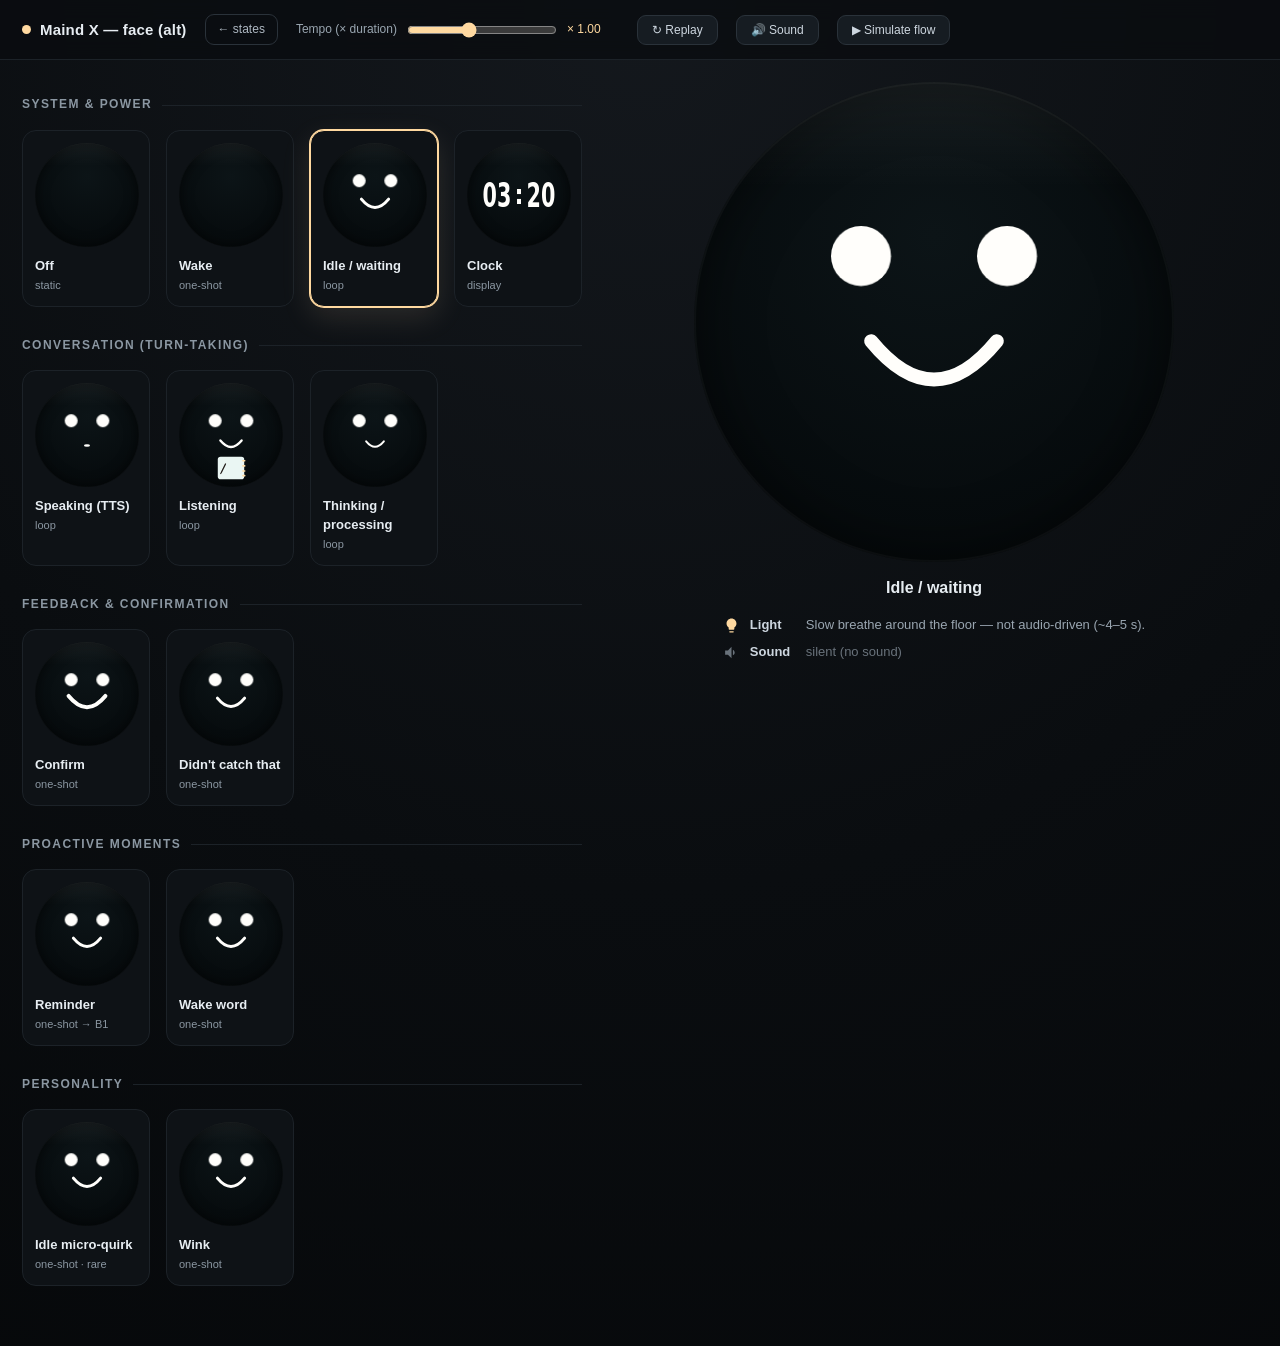
==== commit 6b1efa9a: "Listening: bring the pen back, writing each line bottom→up Keep the bottom-to-top line writing but r" ====
--- a/face.html
+++ b/face.html
@@ -50,6 +50,7 @@
             <span class="ring r1"></span><span class="ring r2"></span><span class="ring r3"></span><span class="ring r4"></span>
             <i class="ln l1"></i><i class="ln l2"></i><i class="ln l3"></i><i class="ln l4"></i>
           </div>
+          <div class="pen"></div>
         </div>
       </div>
       <div class="featured-meta">
--- a/face.css
+++ b/face.css
@@ -222,6 +222,17 @@
 .notes .ln.l2 { top: 40px; width: 70%; }
 .notes .ln.l3 { top: 58px; width: 52%; }
 .notes .ln.l4 { top: 76px; width: 46%; }
+/* the pen — writes each line then steps up (penWrite in state-keyframes.css) */
+.notes .pen {
+  position: absolute; z-index: 3;          /* above the pad (z 2) */
+  left: 12px; top: 26px; width: 6px; height: 50px;
+  border-radius: 3px; background: #241f1b;
+  transform-origin: bottom center;
+}
+.notes .pen::after {                        /* nib at the bottom = writing tip */
+  content: ""; position: absolute; left: 0; bottom: -5px; width: 5px; height: 6px;
+  background: #241f1b; border-radius: 0 0 3px 3px;
+}
 
 /* ---------- Confirm check overlay (C1_confirm) ---------- */
 .check {
--- a/state-keyframes.css
+++ b/state-keyframes.css
@@ -344,24 +344,38 @@
 /* === Listening notepad (B2) — fixed-time, not spd-scaled. White pad, spiral on
    the right; lines write themselves in from the BOTTOM upward. No hand. === */
 .st-B2_listening .notes { display: block; }
-@keyframes lineDraw {                   /* a line writes itself in, left→right */
+@keyframes lineDraw {                   /* a line writes itself in, left→right (quick) */
   0%   { transform: scaleX(0); opacity: 0; }
-  12%  { opacity: 1; }
-  45%  { transform: scaleX(1); opacity: 1; }
-  86%  { transform: scaleX(1); opacity: 1; }
+  3%   { opacity: 1; }
+  14%  { transform: scaleX(1); opacity: 1; }
+  94%  { transform: scaleX(1); opacity: 1; }
   100% { transform: scaleX(1); opacity: 0; }
+}
+@keyframes penWrite {                   /* the pen writes each line, then steps UP to the next */
+  0%   { transform: translate(0, 0)      rotate(26deg); }   /* bottom line, start */
+  12%  { transform: translate(46px, 0)   rotate(26deg); }   /* sweep right */
+  14%  { transform: translate(2px, -18px) rotate(26deg); }  /* carriage-return up a line */
+  25%  { transform: translate(56px, -18px) rotate(26deg); }
+  27%  { transform: translate(2px, -36px) rotate(26deg); }
+  39%  { transform: translate(60px, -36px) rotate(26deg); }
+  41%  { transform: translate(2px, -54px) rotate(26deg); }
+  53%  { transform: translate(50px, -54px) rotate(26deg); } /* top line done */
+  60%  { transform: translate(74px, -60px) rotate(18deg); } /* lift away */
+  90%  { transform: translate(74px, -60px) rotate(18deg); } /* rest while the lines hold */
+  100% { transform: translate(0, 0)      rotate(26deg); }   /* back down to start */
 }
 @keyframes noteBob {                    /* tiny lively bob of the whole pad */
   0%, 100% { transform: translateY(0); }
   50%      { transform: translateY(-3px); }
 }
 .st-B2_listening .notes { animation: noteBob 2.6s ease-in-out infinite; }
-/* the lines fill from the BOTTOM upward: bottom line draws first, then each one above */
+/* the lines fill from the BOTTOM upward, in sequence; the pen writes each one */
 .st-B2_listening .ln    { animation: lineDraw 4.4s ease-in-out infinite both; }
 .st-B2_listening .ln.l4 { animation-delay: 0s; }
-.st-B2_listening .ln.l3 { animation-delay: .5s; }
-.st-B2_listening .ln.l2 { animation-delay: 1s; }
-.st-B2_listening .ln.l1 { animation-delay: 1.5s; }
+.st-B2_listening .ln.l3 { animation-delay: .6s; }
+.st-B2_listening .ln.l2 { animation-delay: 1.2s; }
+.st-B2_listening .ln.l1 { animation-delay: 1.8s; }
+.st-B2_listening .pen   { animation: penWrite 4.4s ease-in-out infinite both; }
 
 /* === Ambient light feedback (Maind X §0) — EXTERNAL halo, animates --lumeLevel
    on the .stage box-shadow (outer glow). Speak pulses IN TIME with the eyes:
@@ -395,8 +409,8 @@
 /* === E4_wink — Wink — one-shot ~2.6s: the right eye flattens to a line and
    holds shut while the left does a small sympathetic squint. Action: 0–56%. === */
 @keyframes E4w-dotR {
-  0%, 14% { transform: scaleY(1); }
-  20%     { transform: scaleY(.07); }   /* snap shut */
+  0%, 18% { transform: scaleY(1); }
+  21%     { transform: scaleY(.07); }   /* fast snap shut (~78ms) */
   46%     { transform: scaleY(.07); }   /* hold the wink */
   54%     { transform: scaleY(1); }     /* reopen */
   100%    { transform: scaleY(1); }
--- a/face-keyframes.css
+++ b/face-keyframes.css
@@ -55,69 +55,91 @@
   animation: face-A2-smile calc(var(--spd) * 4000ms) cubic-bezier(.22, 1, .36, 1) infinite both;
 }
 
-/* === A3_idle — never still: face breathes, eyes drift, mouth bobs (co-prime) === */
-@keyframes face-A3-grp {
-  0%   { transform: scale(1) translate(0,0) rotate(0); }
-  25%  { transform: scale(1.05) translate(9px,-4px) rotate(1.2deg); }   /* drift right */
-  50%  { transform: scale(1.1)  translate(0,-7px) rotate(0); }
-  75%  { transform: scale(1.05) translate(-9px,-4px) rotate(-1.2deg); } /* drift left */
-  100% { transform: scale(1) translate(0,0) rotate(0); }
+/* === A3_idle — a curious face looking around. ONE choreographed 9s loop drives
+   every layer off the SAME timeline so they read as a single performance, not
+   competing oscillators: the gaze darts (fast) to a spot and fixates (holds) —
+   left, right, up, down — the head leans gently toward where it looks, blinks
+   land on the gaze shifts, and a calm breath underlies it all.
+   Saccade = tight keyframe gap (fast move); fixation = wide gap (hold);
+   the small overshoot-then-settle after each dart is the natural saccade landing. */
+@keyframes idleGaze {
+  0%, 7% { transform: translate(0, 0); }
+  12%    { transform: translate(-17px, 3px); }   /* dart LEFT */
+  15%    { transform: translate(-15px, 3px); }   /* settle (saccade landing) */
+  29%    { transform: translate(-15px, 4px); }   /* fixate left */
+  34%    { transform: translate(15px, 1px); }    /* dart RIGHT */
+  37%    { transform: translate(13px, 1px); }    /* settle */
+  49%    { transform: translate(13px, 2px); }    /* fixate right */
+  54%    { transform: translate(3px, -8px); }    /* glance UP (curious) */
+  57%    { transform: translate(2px, -6px); }    /* settle */
+  69%    { transform: translate(2px, -6px); }    /* hold up */
+  74%    { transform: translate(-7px, 5px); }    /* glance down-left */
+  87%    { transform: translate(-7px, 5px); }    /* hold */
+  93%    { transform: translate(0, 0); }         /* ease home */
+  100%   { transform: translate(0, 0); }
+}
+.st-A3_idle .eyes {
+  animation: idleGaze calc(var(--spd) * 9000ms) cubic-bezier(.45, 0, .25, 1) infinite both;
+}
+.st-A3_idle .eye { animation: none; }
+/* head: calm breath + a gentle lean TOWARD the gaze — same beats as idleGaze */
+@keyframes idleHead {
+  0%, 7% { transform: scale(1) translate(0, 0) rotate(0); }
+  15%    { transform: scale(1.015) translate(-5px, 1px) rotate(-1deg); }   /* lean left */
+  29%    { transform: scale(1.025) translate(-5px, 1px) rotate(-1deg); }
+  37%    { transform: scale(1.03)  translate(5px, 0)   rotate(1deg); }     /* lean right */
+  49%    { transform: scale(1.02)  translate(4px, 0)   rotate(.8deg); }
+  57%    { transform: scale(1.04)  translate(1px, -2px) rotate(0); }       /* lift, looking up */
+  69%    { transform: scale(1.03)  translate(1px, -2px) rotate(0); }
+  74%    { transform: scale(1.02)  translate(-3px, 1px) rotate(-.6deg); }
+  87%    { transform: scale(1.02)  translate(-3px, 1px) rotate(-.6deg); }
+  93%    { transform: scale(1) translate(0, 0) rotate(0); }
+  100%   { transform: scale(1) translate(0, 0) rotate(0); }
 }
 .st-A3_idle .face {
-  animation: face-A3-grp calc(var(--spd) * 4600ms) cubic-bezier(.4, 0, .2, 1) infinite both;
-}
-@keyframes face-A3-eyes {        /* wandering look-around inside the breathing face */
-  0%   { transform: translate(0,0); }
-  14%  { transform: translate(-20px, 3px); }   /* look left */
-  26%  { transform: translate(-20px, 3px); }   /* hold the gaze */
-  40%  { transform: translate(-5px, -4px); }   /* glance up-center */
-  54%  { transform: translate(18px, 2px); }    /* look right */
-  66%  { transform: translate(18px, 2px); }    /* hold */
-  82%  { transform: translate(3px, 4px); }     /* glance down */
-  100% { transform: translate(0,0); }
-}
-.st-A3_idle .eyes {
-  animation: face-A3-eyes calc(var(--spd) * 7200ms) ease-in-out infinite both;   /* co-prime */
-}
-@keyframes face-A3-saccade {     /* tiny eye micro-darts on top of the slow wander */
-  0%, 11% { transform: translate(0,0); }
-  12%     { transform: translate(2px,-1px); }   /* quick dart */
-  16%     { transform: translate(2px,-1px); }
-  18%     { transform: translate(0,0); }
-  44%,46% { transform: translate(-2px,1px); }
-  49%     { transform: translate(0,0); }
-  76%,78% { transform: translate(1px,1px); }
-  81%     { transform: translate(0,0); }
-  100%    { transform: translate(0,0); }
-}
-.st-A3_idle .eye {
-  animation: face-A3-saccade calc(var(--spd) * 5300ms) ease-in-out infinite both;  /* co-prime */
-}
-@keyframes face-A3-mouth {       /* the mouth follows the eyes' horizontal gaze
-                                    (same timing + direction as face-A3-eyes, smaller) */
-  0%   { transform: translate(0,0); }
-  14%  { transform: translate(-9px, 1px); }    /* follow left */
-  26%  { transform: translate(-9px, 1px); }
-  40%  { transform: translate(-2px, -1px); }
-  54%  { transform: translate(8px, 1px); }     /* follow right */
-  66%  { transform: translate(8px, 1px); }
-  82%  { transform: translate(1px, 2px); }
-  100% { transform: translate(0,0); }
+  animation: idleHead calc(var(--spd) * 9000ms) cubic-bezier(.45, 0, .25, 1) infinite both;
+}
+/* blinks land ON the gaze shifts (we blink when we change where we look) */
+@keyframes idleBlink {
+  0%, 10%  { transform: scaleY(1); }
+  11.5%    { transform: scaleY(.08); }   /* blink into the left dart */
+  13%      { transform: scaleY(1); }
+  52%      { transform: scaleY(1); }
+  53.5%    { transform: scaleY(.08); }   /* blink into the up-glance */
+  55%      { transform: scaleY(1); }
+  91%      { transform: scaleY(1); }
+  92.5%    { transform: scaleY(.08); }   /* blink on the way home */
+  94%      { transform: scaleY(1); }
+  100%     { transform: scaleY(1); }
+}
+.st-A3_idle .dot {
+  animation: idleBlink calc(var(--spd) * 9000ms) cubic-bezier(.3, 0, .3, 1) infinite both;
+}
+/* the mouth drifts WITH the gaze (smaller), so the whole face turns together */
+@keyframes idleMouth {
+  0%, 7% { transform: translate(0, 0); }
+  15%    { transform: translate(-7px, 1px); }
+  29%    { transform: translate(-7px, 1px); }
+  37%    { transform: translate(6px, 0); }
+  49%    { transform: translate(6px, 0); }
+  57%    { transform: translate(1px, 1px); }
+  69%    { transform: translate(1px, 1px); }
+  74%    { transform: translate(-3px, 1px); }
+  87%    { transform: translate(-3px, 1px); }
+  93%    { transform: translate(0, 0); }
+  100%   { transform: translate(0, 0); }
 }
 .st-A3_idle .mouth {
-  animation: face-A3-mouth calc(var(--spd) * 7200ms) ease-in-out infinite both;   /* matches the eyes */
-}
-@keyframes face-A3-smile {       /* lively micro-movements: gentle breath + bob + jitter */
-  0%   { transform: scale(1) translateY(0) rotate(0); }
-  20%  { transform: scale(1.05) translateY(-1px) rotate(.8deg); }
-  40%  { transform: scale(.98) translateY(1px)  rotate(-.6deg); }
-  55%  { transform: scale(1.09) translateY(-2px) rotate(.4deg); }
-  72%  { transform: scale(1)    translateY(1px)  rotate(-.8deg); }
-  88%  { transform: scale(1.03) translateY(-1px) rotate(.3deg); }
-  100% { transform: scale(1) translateY(0) rotate(0); }
+  animation: idleMouth calc(var(--spd) * 9000ms) cubic-bezier(.45, 0, .25, 1) infinite both;
+}
+/* calm relaxed smile breath on the same loop */
+@keyframes idleSmile {
+  0%   { transform: scale(1) translateY(0); }
+  50%  { transform: scale(1.04) translateY(-1px); }
+  100% { transform: scale(1) translateY(0); }
 }
 .st-A3_idle .smile {
-  animation: face-A3-smile calc(var(--spd) * 2600ms) ease-in-out infinite both;   /* short, co-prime */
+  animation: idleSmile calc(var(--spd) * 9000ms) ease-in-out infinite both;
 }
 
 /* === A4_clock === */
@@ -363,16 +385,16 @@
   animation: face-D1-smile calc(var(--spd) * 3200ms) cubic-bezier(.4, 1.6, .4, 1) infinite both;
 }
 
-/* === D2_wakeword — HUGE attentive pop: squash → tall stretch → bounces === */
+/* === D2_wakeword — attentive perk-up (gentle, not a fright): small squash → modest
+   lift → settle. Eyes widen only a little, mouth makes a small "o". === */
 @keyframes face-D2-grp {
   0%   { transform: scale(1, 1) translateY(0); }
-  3%   { transform: scale(1.18, .8) translateY(1px); }         /* squash anticipation */
-  10%  { transform: scale(.82, 1.32) translateY(-12px); }      /* tall stretch UP overshoot */
-  16%  { transform: scale(1.18, 1.08) translateY(-3px); }      /* squash settle */
-  22%  { transform: scale(1.08, 1.18) translateY(-7px); }      /* stretch */
-  28%  { transform: scale(1.13, 1.12) translateY(-5px); }
-  86%  { transform: scale(1.13, 1.12) translateY(-5px); }
-  92%  { transform: scale(1.18, 1.05) translateY(-2px); }
+  4%   { transform: scale(1.1, .9) translateY(0); }            /* gentle squash */
+  11%  { transform: scale(.94, 1.14) translateY(-6px); }       /* modest lift */
+  18%  { transform: scale(1.05, 1.03) translateY(-2px); }
+  26%  { transform: scale(1.07, 1.07) translateY(-4px); }
+  86%  { transform: scale(1.07, 1.07) translateY(-4px); }
+  94%  { transform: scale(1.05, 1.02) translateY(-1px); }
   100% { transform: scale(1, 1) translateY(0); }
 }
 .st-D2_wakeword .face {
@@ -381,20 +403,20 @@
 .st-D2_wakeword .eyes { animation: none; }
 @keyframes face-D2-dot {
   0%   { transform: scale(1); }
-  10%  { transform: scale(1.4); }       /* pupils dilate wide */
-  18%  { transform: scale(1.15); }
-  25%  { transform: scale(1.25); }
-  86%  { transform: scale(1.22); }
+  10%  { transform: scale(1.15); }      /* eyes widen only a little */
+  18%  { transform: scale(1.04); }
+  25%  { transform: scale(1.08); }
+  86%  { transform: scale(1.08); }
   100% { transform: scale(1); }
 }
 .st-D2_wakeword .dot {
   animation: face-D2-dot calc(var(--spd) * 3400ms) cubic-bezier(.22, 1.6, .36, 1) infinite both;
 }
-@keyframes face-D2-open {        /* a quick surprised "O!", then it gives way to the smile */
-  0%   { opacity: 0; transform: translate(-50%, -50%) scale(.4); }
-  8%   { opacity: 1; transform: translate(-50%, -50%) scale(1.25); }   /* "O!" of surprise */
-  14%  { opacity: 1; transform: translate(-50%, -50%) scale(1); }
-  22%  { opacity: 0; transform: translate(-50%, -50%) scale(.55); }    /* fades fast */
+@keyframes face-D2-open {        /* a small surprised "o", then it gives way to the smile */
+  0%   { opacity: 0; transform: translate(-50%, -50%) scale(.35); }
+  8%   { opacity: 1; transform: translate(-50%, -50%) scale(.8); }    /* small "o" */
+  14%  { opacity: 1; transform: translate(-50%, -50%) scale(.65); }
+  22%  { opacity: 0; transform: translate(-50%, -50%) scale(.4); }    /* fades fast */
   100% { opacity: 0; }
 }
 .st-D2_wakeword .open {
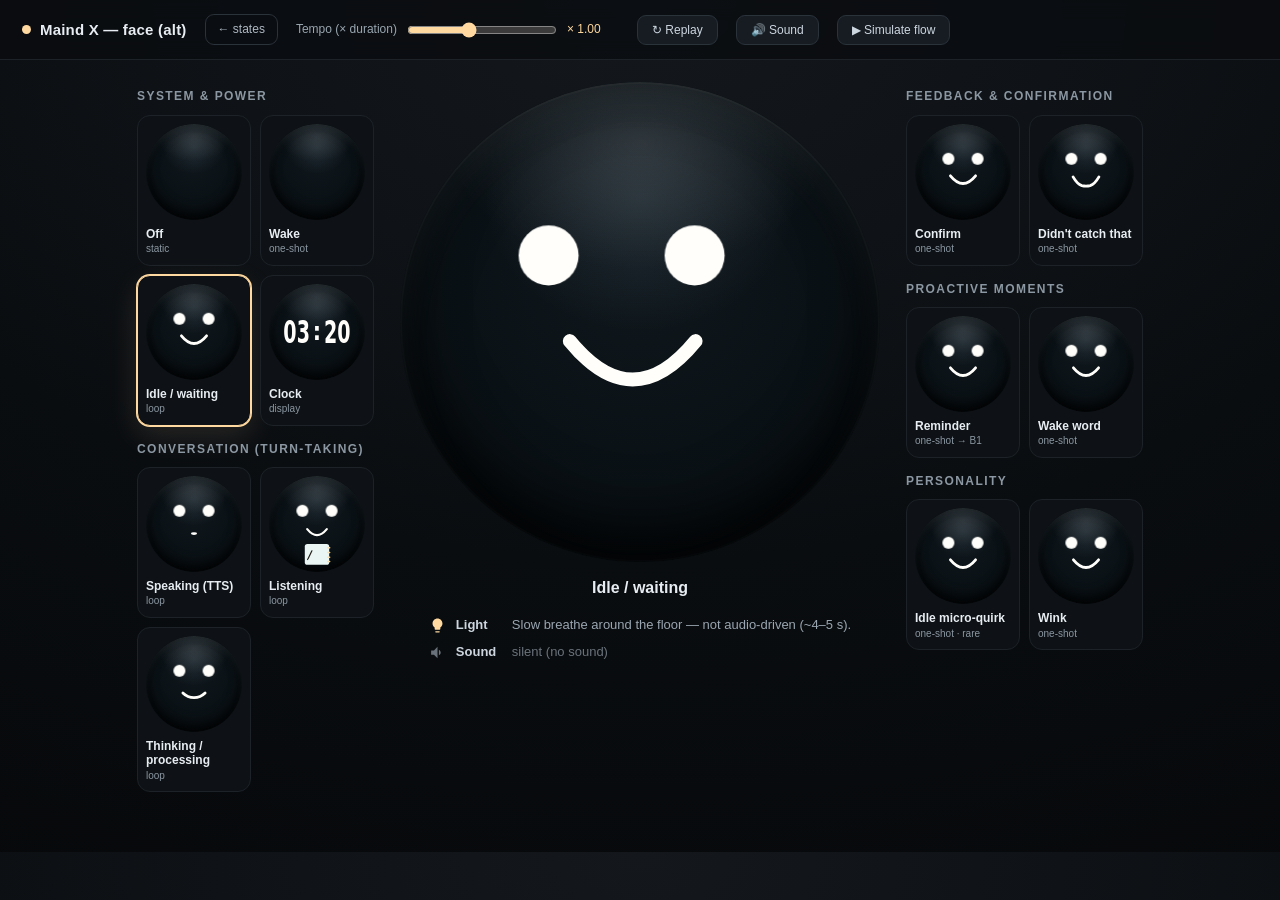
==== commit 50633c84: "Thumbnails flank the big face (left + right), big view centred; didn't-catch is silent of words - La" ====
--- a/face.html
+++ b/face.html
@@ -25,6 +25,8 @@
   </header>
 
   <main>
+    <section class="grid grid-side" id="gridLeft"></section>
+
     <section class="featured">
       <div class="flowbar" id="flowbar" hidden>
         <span class="dotpulse"></span>
@@ -62,7 +64,7 @@
       </div>
     </section>
 
-    <section class="grid" id="grid"></section>
+    <section class="grid grid-side" id="gridRight"></section>
   </main>
 
   <script src="state-anims.js"></script>
--- a/face.css
+++ b/face.css
@@ -69,10 +69,10 @@
 }
 @keyframes fpulse { 0%,100% { opacity: .4; transform: scale(.85); } 50% { opacity: 1; transform: scale(1.1); } }
 
-/* ---------- Layout (mirror states.css) ---------- */
-main { display: flex; flex-direction: row-reverse; align-items: flex-start; gap: 28px;
-  padding: 22px 22px 60px; max-width: 1340px; margin: 0 auto; }
-.featured { flex: 1; min-width: 0; display: flex; flex-direction: column; align-items: center;
+/* ---------- Layout: thumbnails flank the big visualization in the centre ---------- */
+main { display: flex; flex-direction: row; align-items: flex-start; justify-content: center;
+  gap: 26px; padding: 22px 22px 60px; max-width: 1400px; margin: 0 auto; }
+.featured { flex: 0 0 auto; min-width: 0; display: flex; flex-direction: column; align-items: center;
   gap: 14px; position: sticky; top: 80px; }
 .featured-meta { text-align: center; }
 .featured-meta .fname { font-size: 16px; font-weight: 650; }
@@ -89,47 +89,55 @@
 
 .grid {
   flex: 0 0 auto;
-  display: grid; gap: 16px; align-content: start;
-  grid-template-columns: repeat(4, 128px);
-}
+  display: grid; gap: 9px; align-content: start;
+  grid-template-columns: repeat(2, 114px);   /* a narrow 2-col column of thumbnails per side */
+}
+.grid-side { position: sticky; top: 80px; }
 .sechead {
   grid-column: 1 / -1;
-  margin: 14px 0 0;
+  margin: 6px 0 0;
   font-size: 12px; font-weight: 650; letter-spacing: .12em; text-transform: uppercase;
   color: #8b97a2;
-  display: flex; align-items: center; gap: 10px;
-}
-.sechead::after { content: ""; flex: 1; height: 1px; background: #1c2228; }
+  display: flex; align-items: center;
+}
 .card {
-  background: #0e1216; border: 1px solid #1c2228; border-radius: 14px;
-  padding: 12px; cursor: pointer; transition: border-color .15s, transform .15s;
+  align-self: start;                 /* don't stretch to the row's tallest card — keeps it compact */
+  background: #0e1216; border: 1px solid #1c2228; border-radius: 13px;
+  padding: 8px; cursor: pointer; transition: border-color .15s, transform .15s;
 }
 .card:hover { border-color: #34404a; transform: translateY(-2px); }
 .card.active { border-color: var(--acc); box-shadow: 0 0 0 1px var(--acc), 0 10px 30px rgba(var(--glow), .12); }
-.card .cname { font-weight: 600; margin-top: 10px; font-size: 13px; }
-.card .cmeta { color: #8b97a2; font-size: 11px; margin-top: 2px; }
-
-.thumb { position: relative; width: 104px; height: 104px; overflow: visible; border-radius: 12px; }
-.thumb .stage { position: absolute; top: 0; left: 0; transform-origin: top left; transform: scale(0.21667); }
-
-/* ---------- The 480x480 round stage ---------- */
+.card .cname { font-weight: 600; margin-top: 7px; font-size: 12px; line-height: 1.2; }
+.card .cmeta { color: #8b97a2; font-size: 10px; margin-top: 1px; }
+
+.thumb { position: relative; width: 96px; height: 96px; overflow: visible; border-radius: 11px; }
+.thumb .stage { position: absolute; top: 0; left: 0; transform-origin: top left; transform: scale(0.2); }
+
+/* ---------- The 480x480 round stage — shaded like a 3D sphere ----------
+   Lit from the top: a soft sheen up top, the body darkening toward the bottom
+   rim, plus inner highlight/shadow to give the circle real volume (a ball, not
+   a flat disc). The face sits in front of this sphere. */
 .stage {
   position: relative;
   width: 480px; height: 480px;
   display: flex; align-items: center; justify-content: center;
-  background: radial-gradient(125% 120% at 50% 32%, #0c1417 0%, #05090b 62%, #02060a 100%);
+  background:
+    radial-gradient(58% 50% at 50% 24%, rgba(150,182,205,.13) 0%, rgba(150,182,205,0) 56%),  /* top sheen */
+    radial-gradient(135% 130% at 50% 40%, #0f171c 0%, #070d11 56%, #02060a 84%, #010406 100%); /* sphere body */
   overflow: hidden;
-  --lumeRGB: var(--glow);
+  --lumeRGB: var(--glow);             /* default warm light (unchanged) */
   --lumeLevel: 0;
   box-shadow:
+    inset 0 18px 34px rgba(180,210,230,.07),       /* top inner light */
+    inset 0 -34px 60px rgba(0,0,0,.72),            /* bottom inner shadow → volume */
     inset 0 0 0 2px rgba(255,255,255,.03),
-    inset 0 0 60px rgba(0,0,0,.6),
+    inset 0 0 60px rgba(0,0,0,.5),
     0 0 44px 6px rgba(var(--lumeRGB), var(--lumeLevel));
 }
 .stage.round { border-radius: 50%; }
-.stage::before {
-  content: ""; position: absolute; inset: 0; pointer-events: none;
-  background: linear-gradient(180deg, rgba(255,255,255,.06) 0%, rgba(255,255,255,0) 22%);
+.stage::before {                       /* glossy specular highlight near the top, like light on a ball */
+  content: ""; position: absolute; inset: 0; pointer-events: none; border-radius: inherit;
+  background: radial-gradient(64% 42% at 50% 13%, rgba(255,255,255,.11) 0%, rgba(255,255,255,0) 62%);
 }
 
 /* ---------- The face: round eyes + smile mouth ----------
@@ -141,6 +149,12 @@
 .face {
   display: flex; flex-direction: column; align-items: center; gap: 36px;
   position: relative; z-index: 1;
+  /* the face sits dead-centre by default; face.js lifts it (inline `top`) only for
+     listening and tweens it back to centre fluidly via the Web Animations API */
+  top: 0;
+  /* fade the whole face in/out for a fluid hand-off to the clock (and back) */
+  opacity: 1;
+  transition: opacity 380ms ease;
 }
 
 .eyes {
@@ -165,6 +179,7 @@
 }
 .mouth .smile {
   width: 100%; height: 100%; display: block;
+  overflow: visible;                 /* never clip the mouth arc (e.g. the wide thinking arc) */
   transform-origin: center center;
 }
 .mouth .smile path {
@@ -180,9 +195,10 @@
   opacity: 0;
 }
 
-/* ---------- Clock overlay (A4_clock) ---------- */
+/* ---------- Clock overlay (A4_clock) — crossfades in over the fading face ---------- */
 .clock {
-  display: none;
+  display: flex; opacity: 0; pointer-events: none;
+  transition: opacity 380ms ease;
   position: absolute; inset: 0; z-index: 2;
   align-items: center; justify-content: center; gap: 8px;
   color: var(--g0);
@@ -263,7 +279,9 @@
 @property --lumeLevel {
   syntax: "<number>"; initial-value: 0; inherits: false;
 }
-.st-B2_listening, .st-D2_wakeword { --lumeRGB: 86, 198, 255; }
+/* only the formerly-blue light changes: listening / wake word now use a warm neutral
+   Claude-logo orange instead of the cool blue (all other states keep their light) */
+.st-B2_listening, .st-D2_wakeword { --lumeRGB: 217, 119, 87; }
 
 .stage .eyes, .stage .eye, .stage .dot,
 .stage .mouth, .stage .smile, .stage .open {
--- a/state-keyframes.css
+++ b/state-keyframes.css
@@ -409,10 +409,10 @@
 /* === E4_wink — Wink — one-shot ~2.6s: the right eye flattens to a line and
    holds shut while the left does a small sympathetic squint. Action: 0–56%. === */
 @keyframes E4w-dotR {
-  0%, 18% { transform: scaleY(1); }
-  21%     { transform: scaleY(.07); }   /* fast snap shut (~78ms) */
-  46%     { transform: scaleY(.07); }   /* hold the wink */
-  54%     { transform: scaleY(1); }     /* reopen */
+  0%, 20% { transform: scaleY(1); }
+  23%     { transform: scaleY(.07); }   /* fast snap shut */
+  31%     { transform: scaleY(.07); }   /* short hold (was held far too long) */
+  37%     { transform: scaleY(1); }     /* quick reopen */
   100%    { transform: scaleY(1); }
 }
 @keyframes E4w-dotL {
--- a/face-keyframes.css
+++ b/face-keyframes.css
@@ -18,42 +18,25 @@
 /* === A1_off — Off === */
 .st-A1_off .smile, .st-A1_off .open { opacity: 0; }
 
-/* === A2_wake — sleepy wake-up: face eases in while the eyes open fluidly from
-   thin slits, a soft waking blink, then settle. No hard pops / no static hold. === */
+/* === A2_wake — it simply APPEARS, like the wake-word perk-up but without the
+   startle: a quick squash-and-stretch pop that settles to rest, smiling. === */
 @keyframes face-A2-grp {
-  0%        { opacity: 0; transform: scale(.78); }
-  18%       { opacity: 1; transform: scale(1.02); }   /* gentle fade + grow */
-  30%       { transform: scale(1); }                  /* soft settle, no bounce */
-  88%       { opacity: 1; transform: scale(1); }
-  97%, 100% { opacity: 0; transform: scale(.78); }
+  0%        { opacity: 0; transform: scale(1, 1) translateY(7px); }
+  9%        { opacity: 1; transform: scale(1.09, .93) translateY(2px); }   /* land + squash */
+  17%       { transform: scale(.96, 1.08) translateY(-4px); }              /* stretch up */
+  25%       { transform: scale(1.03, 1) translateY(-1px); }
+  33%, 88%  { opacity: 1; transform: scale(1, 1) translateY(0); }          /* settle + hold */
+  97%, 100% { opacity: 0; transform: scale(1, 1) translateY(7px); }
 }
 .st-A2_wake .face {
-  animation: face-A2-grp calc(var(--spd) * 4000ms) cubic-bezier(.22, 1, .36, 1) infinite both;
-}
+  animation: face-A2-grp calc(var(--spd) * 4000ms) cubic-bezier(.3, 1.3, .4, 1) infinite both;
+}
+/* the eyes + smile just ride the appear (open + smiling) */
 .st-A2_wake .eyes { animation: none; }
 .st-A2_wake .eye  { animation: none; }
-@keyframes face-A2-dot {
-  0%    { transform: scaleY(.06); }                   /* sleepy slit, opens immediately */
-  34%   { transform: scaleY(1.04); }                  /* smooth continuous open */
-  44%   { transform: scaleY(1); }                     /* settle */
-  64%   { transform: scaleY(1); }
-  72%   { transform: scaleY(.16); }                   /* one soft waking blink */
-  80%   { transform: scaleY(1); }
-  100%  { transform: scaleY(1); }
-}
-.st-A2_wake .dot {
-  animation: face-A2-dot calc(var(--spd) * 4000ms) cubic-bezier(.4, .05, .25, 1) infinite both;
-}
-@keyframes face-A2-smile {
-  0%, 16%   { opacity: 0; transform: scale(.6); }
-  40%       { opacity: 1; transform: scale(1.03); }   /* eases in as the eyes finish opening */
-  50%       { transform: scale(1); }
-  88%       { opacity: 1; transform: scale(1); }
-  97%, 100% { opacity: 0; transform: scale(.6); }
-}
-.st-A2_wake .smile {
-  animation: face-A2-smile calc(var(--spd) * 4000ms) cubic-bezier(.22, 1, .36, 1) infinite both;
-}
+.st-A2_wake .dot  { animation: none; }
+.st-A2_wake .smile { animation: none; opacity: 1; }
+.st-A2_wake .open { opacity: 0; }
 
 /* === A3_idle — a curious face looking around. ONE choreographed 9s loop drives
    every layer off the SAME timeline so they read as a single performance, not
@@ -141,10 +124,17 @@
 .st-A3_idle .smile {
   animation: idleSmile calc(var(--spd) * 9000ms) ease-in-out infinite both;
 }
-
-/* === A4_clock === */
-.st-A4_clock .face  { display: none; }
-.st-A4_clock .mouth { display: none; }
+/* gentle breath for the JS-driven idle face (face.js applies this to .face) */
+@keyframes idleBreath {
+  0%, 100% { transform: scale(1); }
+  50%      { transform: scale(1.04); }
+}
+
+/* === A4_clock — fluid hand-off: the face fades out while the clock fades in (and
+   back when leaving), like the reminder's eyes-fade morph rather than a hard swap === */
+.st-A4_clock .face  { opacity: 0; }            /* fades out (transition on .face) */
+.st-A4_clock .eyes  { display: flex; }         /* cancel state-keyframes' display:none so it fades, not snaps */
+.st-A4_clock .clock { opacity: 1; }            /* fades in over the face */
 
 /* ============ B · Conversation turn-taking ============ */
 
@@ -165,8 +155,18 @@
   92%  { transform: scale(1.04) translateY(-2px) rotate(0); }
   100% { transform: scale(1)   translateY(0)   rotate(0); }
 }
+/* occasional head turn left/right while speaking — on the `rotate` property (independent
+   of the bob's `transform`), on a co-prime period so it reads as casual/random */
+@keyframes face-B1-turn {
+  0%, 16%   { rotate: 0deg; }
+  24%, 36%  { rotate: 6deg; }    /* turn a little right, hold */
+  44%, 58%  { rotate: 0deg; }
+  66%, 78%  { rotate: -6deg; }   /* turn a little left, hold */
+  86%, 100% { rotate: 0deg; }
+}
 .st-B1_speaking .face {
-  animation: face-B1-grp calc(var(--spd) * 3400ms) ease-in-out infinite both;
+  animation: face-B1-grp calc(var(--spd) * 3400ms) ease-in-out infinite both,
+             face-B1-turn calc(var(--spd) * 8700ms) ease-in-out infinite both;
 }
 .st-B1_speaking .eyes { animation: none; }
 @keyframes face-B1-dot {         /* eyes squint slightly on the biggest beats */
@@ -188,43 +188,47 @@
   animation: face-B1-dot calc(var(--spd) * 3400ms) cubic-bezier(.4, 0, .6, 1) infinite both;
 }
 @keyframes face-B1-smile-hide { 0%, 100% { opacity: 0; } }
-@keyframes face-B1-open {        /* a real talking mouth: clear open/close beats,
-                                    vowels open wide/tall, consonants snap near-shut */
-  0%   { opacity: 1; transform: translate(-50%, -50%) scale(.5, .18); }   /* near closed */
-  6%   { transform: translate(-50%, -48%) scale(1, .68); }                /* open (EH) */
-  12%  { transform: translate(-50%, -50%) scale(.55, .22); }              /* consonant close */
-  18%  { transform: translate(-50%, -46%) scale(1.28, 1.12); }            /* wide AAH */
-  24%  { transform: translate(-50%, -50%) scale(.5, .2); }                /* close */
-  30%  { transform: translate(-50%, -48%) scale(.92, .6); }               /* mid */
-  36%  { transform: translate(-50%, -50%) scale(.55, .24); }              /* close */
-  42%  { transform: translate(-50%, -47%) scale(1.12, .92); }             /* open */
-  48%  { transform: translate(-50%, -50%) scale(.5, .2); }                /* close */
-  54%  { transform: translate(-50%, -45%) scale(.82, 1.25); }             /* tall OOH */
-  60%  { transform: translate(-50%, -50%) scale(.6, .3); }                /* close-ish */
-  66%  { transform: translate(-50%, -48%) scale(1.06, .78); }             /* open */
-  72%  { transform: translate(-50%, -50%) scale(.5, .2); }                /* close */
-  78%  { transform: translate(-50%, -46%) scale(1.18, 1); }               /* open */
-  84%  { transform: translate(-50%, -50%) scale(.55, .24); }              /* close */
-  90%  { transform: translate(-50%, -48%) scale(.8, .5); }                /* trailing off */
-  100% { opacity: 1; transform: translate(-50%, -50%) scale(.5, .18); }   /* shut */
+@keyframes face-B1-open {        /* a calm talking mouth: ~5 open/close beats per cycle
+                                    (not frantic), vowels open wide/tall between closes */
+  0%   { opacity: 1; transform: translate(-50%, -50%) scale(.55, .2); }   /* closed */
+  9%   { transform: translate(-50%, -47%) scale(1.05, .88); }             /* open */
+  18%  { transform: translate(-50%, -50%) scale(.55, .22); }              /* close */
+  27%  { transform: translate(-50%, -46%) scale(.9, 1.05); }              /* tall OOH */
+  36%  { transform: translate(-50%, -50%) scale(.55, .2); }               /* close */
+  45%  { transform: translate(-50%, -46%) scale(1.18, .8); }              /* wide AAH */
+  54%  { transform: translate(-50%, -50%) scale(.55, .22); }              /* close */
+  63%  { transform: translate(-50%, -47%) scale(.95, .92); }              /* open */
+  72%  { transform: translate(-50%, -50%) scale(.55, .2); }               /* close */
+  81%  { transform: translate(-50%, -48%) scale(.85, .62); }              /* small open, trailing */
+  90%  { transform: translate(-50%, -50%) scale(.55, .22); }              /* close */
+  100% { opacity: 1; transform: translate(-50%, -50%) scale(.55, .2); }   /* shut */
 }
 .st-B1_speaking .smile {
-  animation: face-B1-smile-hide calc(var(--spd) * 3400ms) infinite both;
+  animation: face-B1-smile-hide calc(var(--spd) * 3800ms) infinite both;
 }
 .st-B1_speaking .open {
-  animation: face-B1-open calc(var(--spd) * 3400ms) cubic-bezier(.3, 0, .4, 1) infinite both;
-}
-
-/* === B2_listening — alert but eyes at NORMAL size (same as other states): a gentle
-   attentive lean (rotation only, no enlargement) + a rare crisp blink === */
+  animation: face-B1-open calc(var(--spd) * 3800ms) cubic-bezier(.3, 0, .4, 1) infinite both;
+}
+
+/* === B2_listening — alert, eyes at NORMAL size. Over a long cycle it does two
+   "I'm with you" things, once each, not constantly: a NOD (whole face down/up,
+   smooth, no bounce) and then a curious HEAD-TILT to the right (held, then back). === */
 @keyframes face-B2-grp {
-  0%, 100% { transform: rotate(0); }
-  25%      { transform: rotate(1.2deg); }
-  50%      { transform: rotate(0); }
-  75%      { transform: rotate(-1.2deg); }
-}
+  0%   { transform: translateY(0) rotate(0); }
+  16%  { transform: translateY(0) rotate(0); }
+  22%  { transform: translateY(14px) rotate(0); }      /* nod down (whole face) */
+  29%  { transform: translateY(0) rotate(0); }          /* up */
+  34%  { transform: translateY(12px) rotate(0); }       /* down again */
+  41%  { transform: translateY(0) rotate(0); }          /* up */
+  54%  { transform: translateY(0) rotate(9deg); }       /* tilt head to the right */
+  72%  { transform: translateY(0) rotate(9deg); }       /* hold the curious tilt */
+  86%  { transform: translateY(0) rotate(0); }          /* back upright */
+  100% { transform: translateY(0) rotate(0); }
+}
+/* listening lifts the face up (room for the notepad) — applied via JS inline `top`
+   in face.js (applyFeatured); the `top` transition on .face eases it back fluidly. */
 .st-B2_listening .face {
-  animation: face-B2-grp calc(var(--spd) * 2400ms) ease-in-out infinite both;
+  animation: face-B2-grp calc(var(--spd) * 7000ms) ease-in-out infinite both;
 }
 .st-B2_listening .eyes { animation: none; transform: scale(1); }
 @keyframes face-B2-dot {
@@ -266,64 +270,59 @@
   animation: face-B3-grp calc(var(--spd) * 2000ms) cubic-bezier(.4, 0, .2, 1) infinite both;
 }
 .st-B3_thinking .eyes { animation: none; }
-@keyframes face-B3-mouth {
-  0%, 100% { transform: translateY(0) scale(1); }
-  50%      { transform: translateY(2px) scale(.92); }
-}
-.st-B3_thinking .mouth {
-  animation: face-B3-mouth calc(var(--spd) * 1400ms) ease-in-out infinite both;
-}
-@keyframes face-B3-smile {
-  0%, 100% { transform: scale(.65); }
-  25%      { transform: scale(.55) translateY(2px); }
-  50%      { transform: scale(.7) translateY(-1px); }
-  75%      { transform: scale(.6) translateY(2px); }
-}
-.st-B3_thinking .smile {
-  animation: face-B3-smile calc(var(--spd) * 2000ms) ease-in-out infinite both;
+/* thinking: a true ARC OF A CIRCLE with a CONSTANT RADIUS (same circle: centre 100,-12,
+   r=90, bottom fixed at y=78). The arc EXTENDS and RETRACTS along that circle — its
+   endpoints slide out/in so the span grows and shrinks, but the curvature never changes.
+   Morphs because every keyframe is `M .. A 90 90 0 0 1 .. ..` (same structure). */
+.st-B3_thinking .mouth { animation: none; }
+.st-B3_thinking .smile { animation: none; }
+@keyframes face-B3-arc {
+  0%   { d: path("M36.4 51.6 A 90 90 0 0 0 163.6 51.6"); }   /* medium span */
+  35%  { d: path("M22.1 33 A 90 90 0 0 0 177.9 33"); }       /* extends (longer arc) */
+  70%  { d: path("M55 65.9 A 90 90 0 0 0 145 65.9"); }       /* retracts (shorter arc) */
+  100% { d: path("M36.4 51.6 A 90 90 0 0 0 163.6 51.6"); }
+}
+.st-B3_thinking .smile path {
+  animation: face-B3-arc calc(var(--spd) * 2400ms) ease-in-out infinite both;
 }
 
 /* ============ C · Feedback & confirmation ============ */
 
-/* === C1_confirm — joyful: squash → BIG pop → 3 bounces → settle, BIG smile === */
+/* === C1_confirm — like the reminder: the face is gently "sucked in", the check
+   appears in its place, holds, then the face snaps back smoothly (no jarring pop) === */
 @keyframes face-C1-grp {
   0%   { transform: scale(1); }
-  8%   { transform: scale(.78); }       /* big anticipation squash */
-  18%  { transform: scale(1.28); }      /* big overshoot */
-  26%  { transform: scale(.92); }
-  34%  { transform: scale(1.12); }      /* bounce 2 */
-  42%  { transform: scale(.97); }
-  50%  { transform: scale(1.05); }      /* bounce 3 */
-  58%  { transform: scale(1); }
-  85%  { transform: scale(1); }
-  92%  { transform: scale(1.07); }
-  100% { transform: scale(1); }
+  12%  { transform: scale(.55); }      /* sucked in (anticipation) — the check appears */
+  80%  { transform: scale(.55); }      /* hold while the check shows */
+  90%  { transform: scale(1.1); }      /* snap back, slight overshoot */
+  96%  { transform: scale(.98); }
+  100% { transform: scale(1); }        /* settle at normal — no loop jump */
 }
 .st-C1_confirm .face {
-  animation: face-C1-grp calc(var(--spd) * 2400ms) cubic-bezier(.34, 1.7, .4, 1) infinite both;
+  animation: face-C1-grp calc(var(--spd) * 2400ms) cubic-bezier(.4, 0, .2, 1) infinite both;
 }
 .st-C1_confirm .eyes { animation: none; }
 @keyframes face-C1-dot {
   0%   { opacity: 1; transform: scale(1); }
-  12%  { opacity: 0; transform: scale(.5); }     /* eyes hide while check shows */
+  12%  { opacity: 0; transform: scale(.5); }     /* eyes fade while the check shows */
   80%  { opacity: 0; transform: scale(.5); }
-  88%  { opacity: 1; transform: scale(1.3); }    /* pop wide on return */
-  93%  { transform: scale(.85); }
+  90%  { opacity: 1; transform: scale(1.1); }    /* fade back with the face */
+  96%  { transform: scale(.98); }
   100% { opacity: 1; transform: scale(1); }
 }
 .st-C1_confirm .dot {
-  animation: face-C1-dot calc(var(--spd) * 2400ms) cubic-bezier(.4, 1.6, .4, 1) infinite both;
+  animation: face-C1-dot calc(var(--spd) * 2400ms) cubic-bezier(.4, 0, .2, 1) infinite both;
 }
 @keyframes face-C1-smile {
   0%   { opacity: 1; transform: scale(1); }
-  12%  { opacity: 0; transform: scale(.4); }
-  80%  { opacity: 0; transform: scale(.4); }
-  88%  { opacity: 1; transform: scale(1.45); }   /* HUGE smile pop */
-  93%  { transform: scale(1.2); }
-  100% { opacity: 1; transform: scale(1.35); }
+  12%  { opacity: 0; transform: scale(.5); }
+  80%  { opacity: 0; transform: scale(.5); }
+  90%  { opacity: 1; transform: scale(1.1); }    /* return, slight overshoot */
+  96%  { transform: scale(.98); }
+  100% { opacity: 1; transform: scale(1); }       /* settle at normal */
 }
 .st-C1_confirm .smile {
-  animation: face-C1-smile calc(var(--spd) * 2400ms) cubic-bezier(.34, 1.7, .4, 1) infinite both;
+  animation: face-C1-smile calc(var(--spd) * 2400ms) cubic-bezier(.4, 0, .2, 1) infinite both;
 }
 
 /* === C2_didnt_catch — confused: bigger wobble, eyes tilt, mouth shakes === */
@@ -337,21 +336,31 @@
   100% { transform: rotate(0) translateY(0); }
 }
 .st-C2_didnt_catch .face {
-  animation: face-C2-grp calc(var(--spd) * 3600ms) cubic-bezier(.4, .2, .3, 1) infinite both;
-}
-/* keep state-keyframes' C2d-eye + C2d-dot (the per-eye tilt + slow blink) */
-@keyframes face-C2-smile {       /* an unsure "hm?" mouth: flattens and wobbles side
-                                    to side, eases through — no hard flip */
-  0%, 2% { transform: translateX(0) scale(1) skewX(0); }
-  5%     { transform: translateX(-3px) scale(.85, .4) skewX(-10deg); }   /* flatten + lean left */
-  8%     { transform: translateX(6px)  scale(.8, .32) skewX(14deg); }    /* sweep right */
-  11%    { transform: translateX(-5px) scale(.82, .36) skewX(-12deg); }  /* wobble back left */
-  14%    { transform: translateX(3px)  scale(.86, .42) skewX(8deg); }    /* settle wobble */
-  17%    { transform: translateX(0) scale(1) skewX(0); }                  /* back to smile */
-  100%   { transform: translateX(0) scale(1) skewX(0); }
+  animation: face-C2-grp calc(var(--spd) * 1800ms) cubic-bezier(.4, .2, .3, 1) infinite both;
+}
+/* eyes unchanged for "wrong" — just speed them up to match the quicker animation */
+.st-C2_didnt_catch .eye,
+.st-C2_didnt_catch .eye .dot { animation-duration: calc(var(--spd) * 1800ms); }
+/* the mouth starts as a SMILE, quickly curls into the wavy "confused" line (like the
+   dizzy emoji), talks briefly, then snaps right back to the smile. Both shapes share
+   the same M + 3×Q structure so the CSS `d` morph is smooth. */
+@keyframes face-C2-mouthD {
+  0%, 8%    { d: path("M26 28 Q 50 70 76 78 Q 100 84 124 78 Q 150 70 174 28"); }   /* smile */
+  22%, 34%  { d: path("M26 44 Q 50 22 76 44 Q 100 66 124 44 Q 150 24 174 44"); }   /* curls (wavy), briefly */
+  48%, 100% { d: path("M26 28 Q 50 70 76 78 Q 100 84 124 78 Q 150 70 174 28"); }   /* back to smiling right away */
+}
+.st-C2_didnt_catch .smile path {
+  animation: face-C2-mouthD calc(var(--spd) * 1800ms) ease-in-out infinite both;
+}
+@keyframes face-C2-smile {       /* quick talking pulse while the mouth is wavy */
+  0%, 12%  { transform: scaleY(1); }
+  22%      { transform: scaleY(1.5); }
+  30%      { transform: scaleY(.85); }
+  38%      { transform: scaleY(1.4); }
+  46%, 100% { transform: scaleY(1); }
 }
 .st-C2_didnt_catch .smile {
-  animation: face-C2-smile calc(var(--spd) * 3600ms) ease-in-out infinite both;
+  animation: face-C2-smile calc(var(--spd) * 1800ms) ease-in-out infinite both;
 }
 
 /* ============ D · Proactive moments ============ */
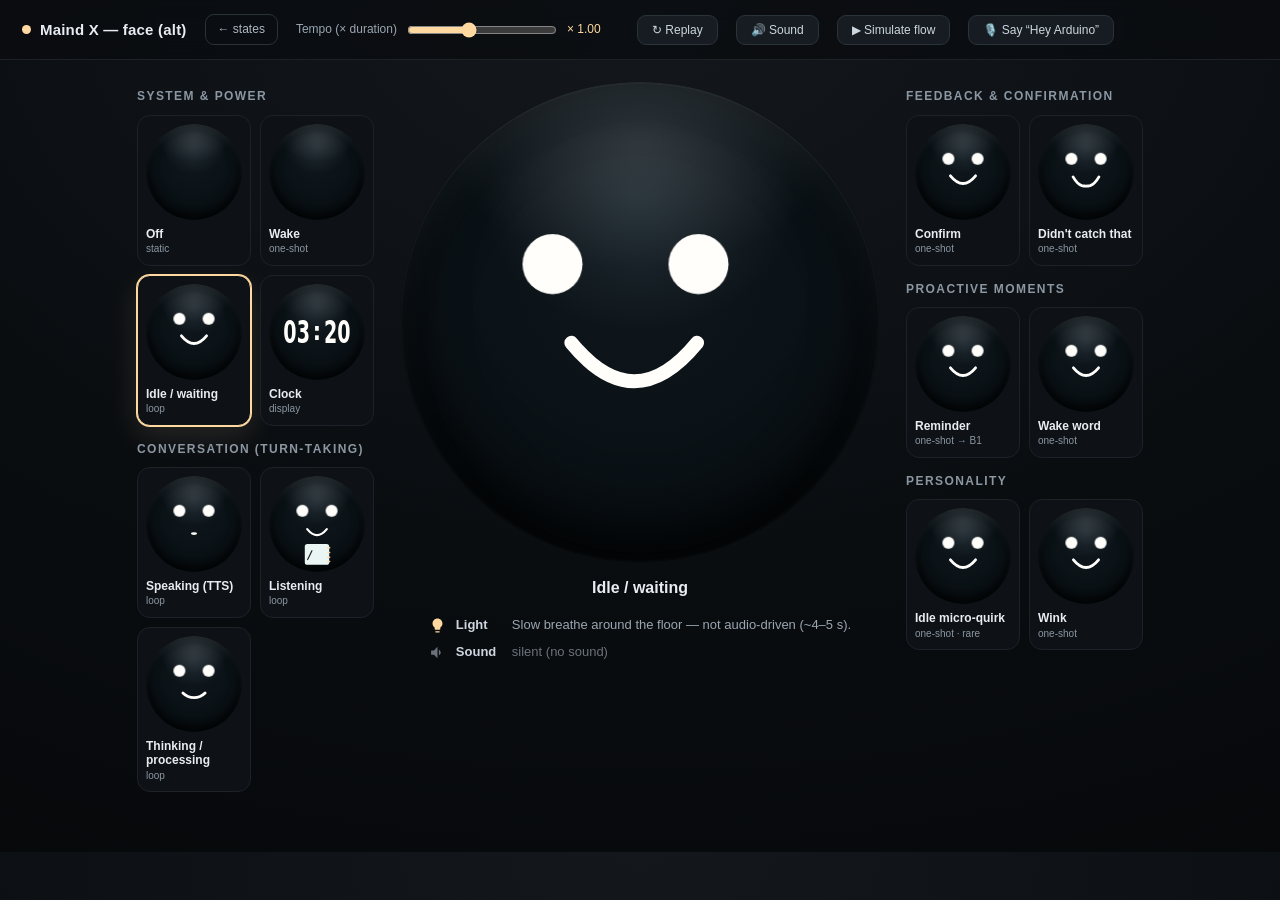
==== commit 38c8ab58: "Voice wake word: say "Hey Arduino" to enter listening mode New topbar toggle "🎙️ Say Hey Arduino" st" ====
--- a/face.html
+++ b/face.html
@@ -22,6 +22,7 @@
     <button class="btn" id="replay">↻ Replay</button>
     <button class="btn" id="sound" aria-pressed="true">🔊 Sound</button>
     <button class="btn flow-btn" id="flow">▶ Simulate flow</button>
+    <button class="btn hey-btn" id="hey" aria-pressed="false">🎙️ Say “Hey Arduino”</button>
   </header>
 
   <main>
--- a/face.css
+++ b/face.css
@@ -56,6 +56,8 @@
 
 /* ---------- Lifecycle flow simulation ---------- */
 .flow-btn.on { background: var(--acc); color: #221604; font-weight: 650; border-color: var(--acc); }
+.hey-btn.on { background: #d97757; color: #1a0f0a; font-weight: 650; border-color: #d97757; }
+.hey-btn.on::before { content: ""; }
 .flowbar {
   display: flex; align-items: center; justify-content: center; gap: 12px;
   margin-bottom: 10px; padding: 7px 16px;
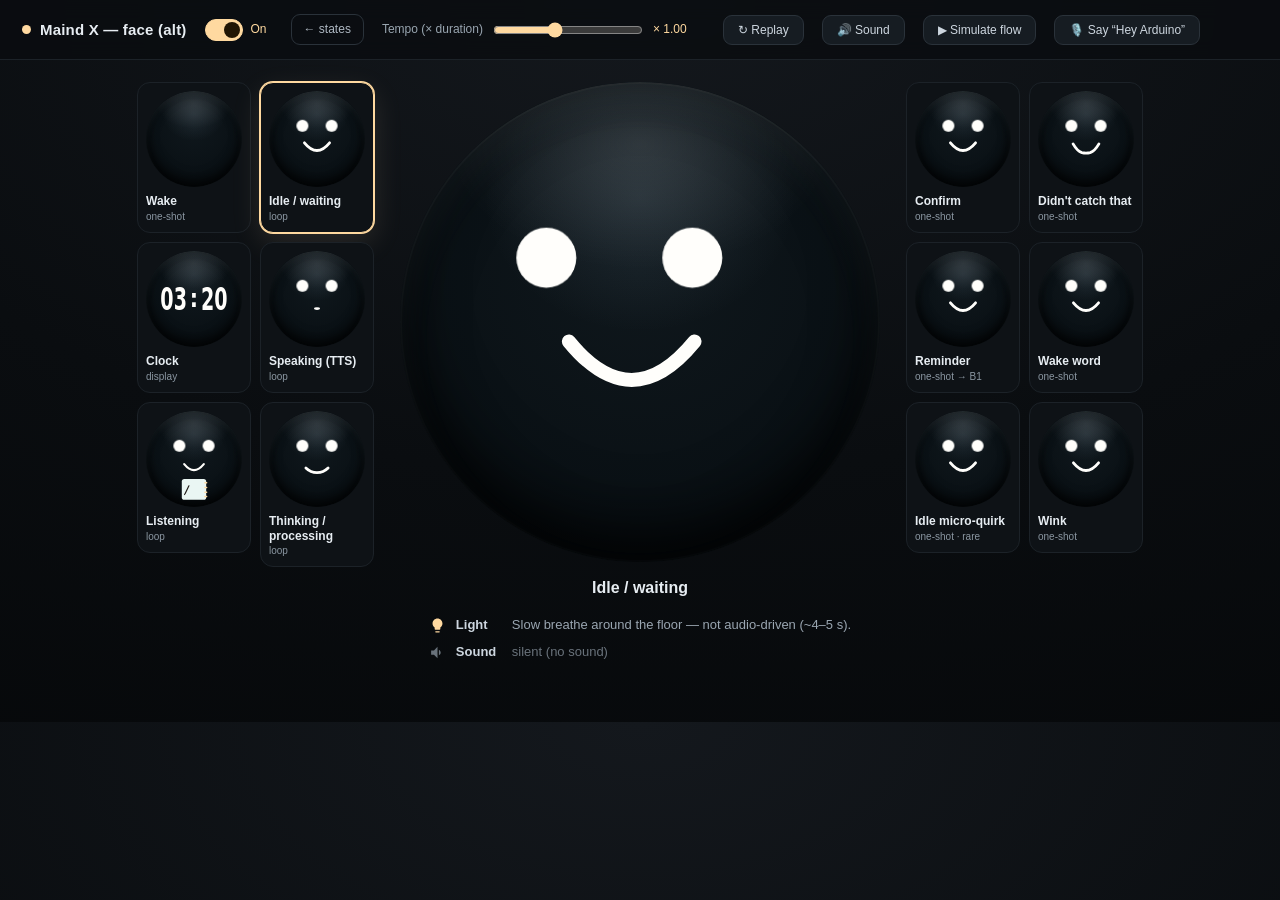
==== commit 3c1f5fd7: "Power switch in topbar; wake word waits for speech; thumbnails packed to 3 rows - Off is no longer a" ====
--- a/face.html
+++ b/face.html
@@ -11,6 +11,11 @@
 <body>
   <header class="topbar">
     <h1><span class="dot-ico"></span> Maind X — face (alt)</h1>
+    <label class="power" title="Power on / off">
+      <input type="checkbox" id="power" checked>
+      <span class="track"><span class="knob"></span></span>
+      <span class="plabel">On</span>
+    </label>
     <a class="alt-link" href="/states.html">← states</a>
 
     <div class="ctrl">
--- a/face.css
+++ b/face.css
@@ -53,6 +53,22 @@
 }
 .btn:hover { border-color: var(--acc); color: #fff; }
 .btn:disabled { opacity: .4; cursor: default; }
+
+/* ---------- Power switch ---------- */
+.power { display: inline-flex; align-items: center; gap: 8px; cursor: pointer; user-select: none; }
+.power input { position: absolute; opacity: 0; width: 0; height: 0; }
+.power .track {
+  position: relative; width: 38px; height: 22px; border-radius: 999px;
+  background: #2a323a; border: 1px solid #3a444e; transition: background .18s, border-color .18s;
+}
+.power .knob {
+  position: absolute; top: 2px; left: 2px; width: 16px; height: 16px; border-radius: 50%;
+  background: #cdd6df; transition: transform .18s, background .18s;
+}
+.power input:checked + .track { background: var(--acc); border-color: var(--acc); }
+.power input:checked + .track .knob { transform: translateX(16px); background: #221604; }
+.power .plabel { color: #9aa6b1; font-size: 12px; min-width: 22px; }
+.power input:checked ~ .plabel { color: var(--acc); }
 
 /* ---------- Lifecycle flow simulation ---------- */
 .flow-btn.on { background: var(--acc); color: #221604; font-weight: 650; border-color: var(--acc); }
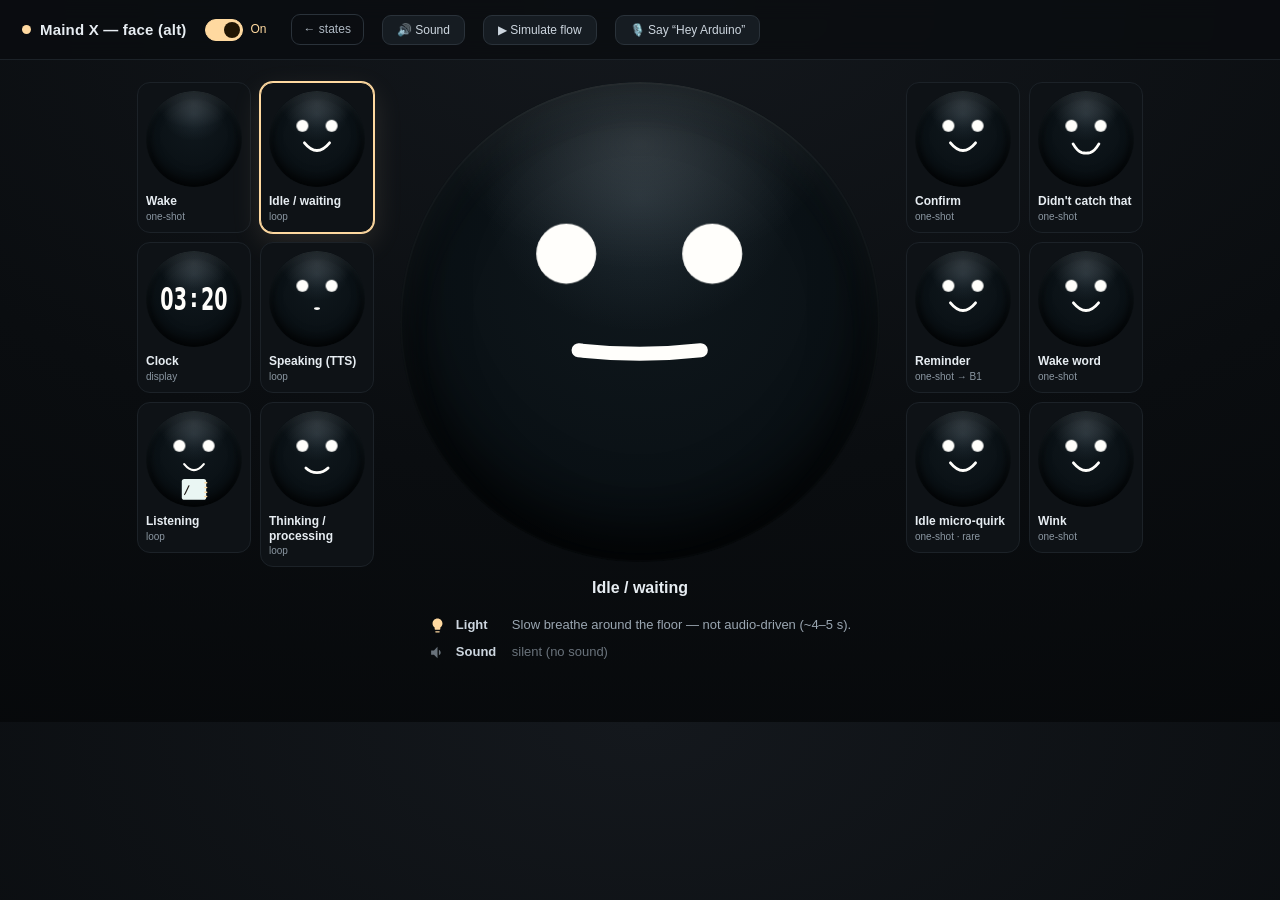
==== commit 15a1e383: "Fix tempo at ×0.80, remove the tempo slider and Replay button The global animation tempo is now hard" ====
--- a/face.html
+++ b/face.html
@@ -18,13 +18,6 @@
     </label>
     <a class="alt-link" href="/states.html">← states</a>
 
-    <div class="ctrl">
-      <label for="spd">Tempo (× duration)</label>
-      <input id="spd" type="range" min="0.6" max="1.6" step="0.05" value="1">
-      <span class="val" id="spdVal"></span>
-    </div>
-
-    <button class="btn" id="replay">↻ Replay</button>
     <button class="btn" id="sound" aria-pressed="true">🔊 Sound</button>
     <button class="btn flow-btn" id="flow">▶ Simulate flow</button>
     <button class="btn hey-btn" id="hey" aria-pressed="false">🎙️ Say “Hey Arduino”</button>
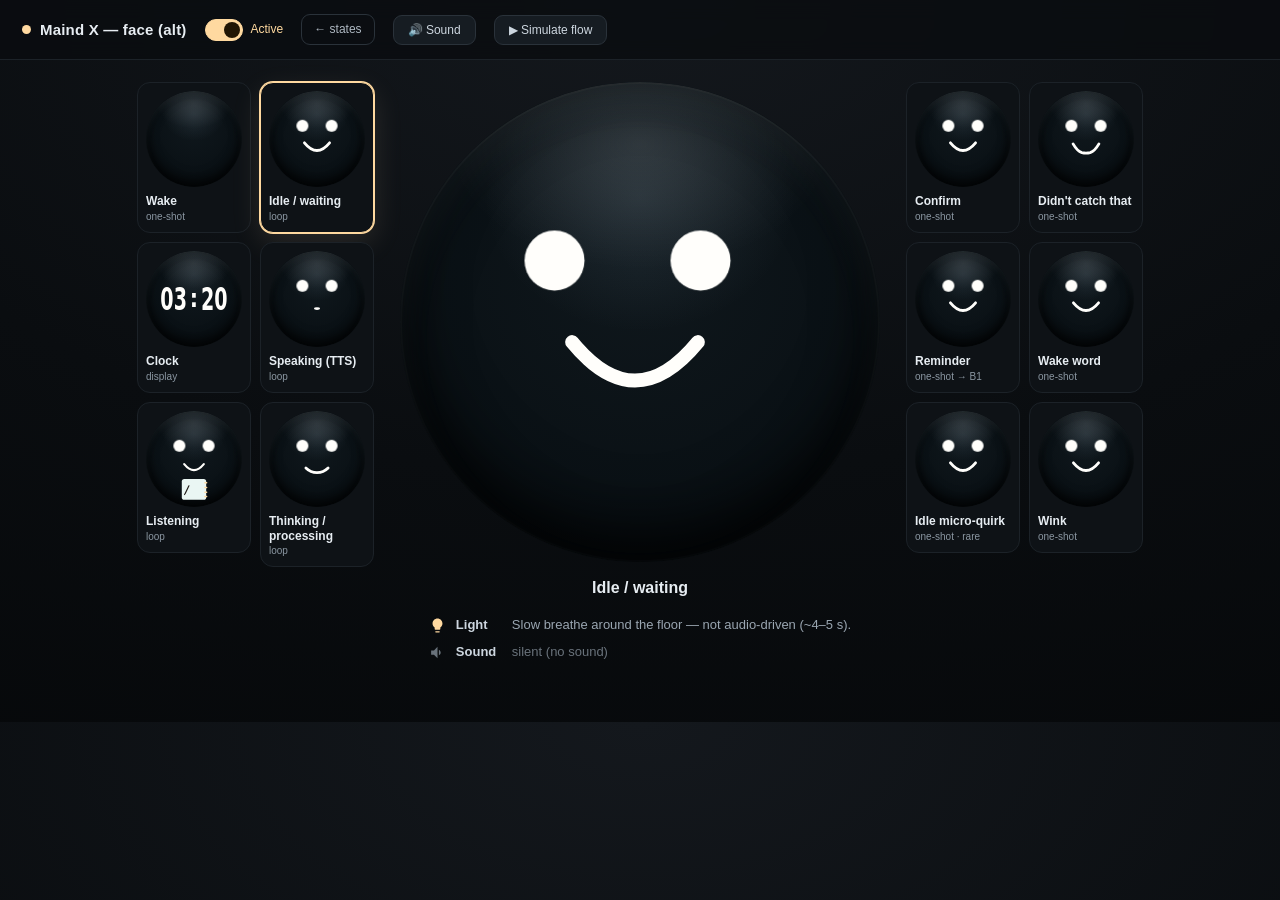
==== commit 68961156: "Activate/deactivate switch: clock+mic-off vs face+mic-on; flow doc + interactive demo Reframe the to" ====
--- a/face.html
+++ b/face.html
@@ -11,16 +11,15 @@
 <body>
   <header class="topbar">
     <h1><span class="dot-ico"></span> Maind X — face (alt)</h1>
-    <label class="power" title="Power on / off">
+    <label class="power" title="Activate (face + mic) / Deactivate (clock only, mic off)">
       <input type="checkbox" id="power" checked>
       <span class="track"><span class="knob"></span></span>
-      <span class="plabel">On</span>
+      <span class="plabel">Active</span>
     </label>
     <a class="alt-link" href="/states.html">← states</a>
 
     <button class="btn" id="sound" aria-pressed="true">🔊 Sound</button>
     <button class="btn flow-btn" id="flow">▶ Simulate flow</button>
-    <button class="btn hey-btn" id="hey" aria-pressed="false">🎙️ Say “Hey Arduino”</button>
   </header>
 
   <main>
--- a/face.css
+++ b/face.css
@@ -90,9 +90,11 @@
 /* ---------- Layout: thumbnails flank the big visualization in the centre ---------- */
 main { display: flex; flex-direction: row; align-items: flex-start; justify-content: center;
   gap: 26px; padding: 22px 22px 60px; max-width: 1400px; margin: 0 auto; }
-.featured { flex: 0 0 auto; min-width: 0; display: flex; flex-direction: column; align-items: center;
+/* fixed width = the stage, so long per-state descriptions wrap inside it instead of
+   widening the centre column and shoving the side rails outward */
+.featured { flex: 0 0 480px; width: 480px; display: flex; flex-direction: column; align-items: center;
   gap: 14px; position: sticky; top: 80px; }
-.featured-meta { text-align: center; }
+.featured-meta { text-align: center; max-width: 480px; }
 .featured-meta .fname { font-size: 16px; font-weight: 650; }
 .featured-meta .finfo { margin: 16px auto 0; width: fit-content;
   display: flex; flex-direction: column; gap: 9px; text-align: left; }
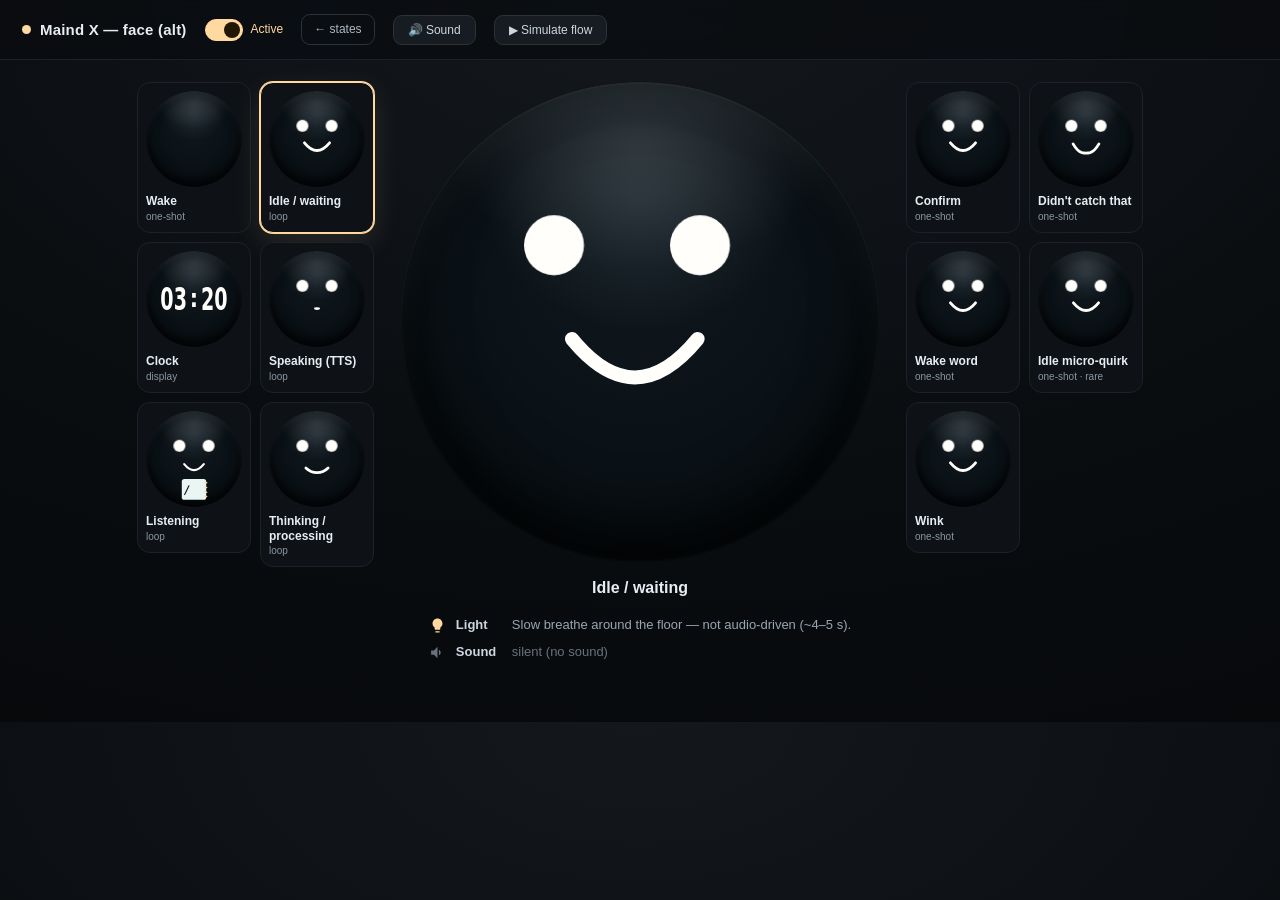
==== commit 2dde7551: "Rename the wake word to "Hey Kai" across the whole project - Wake word "Hey Arduino" → "Hey Kai" eve" ====
--- a/face.html
+++ b/face.html
@@ -29,7 +29,7 @@
       <div class="flowbar" id="flowbar" hidden>
         <span class="dotpulse"></span>
         <span class="phase" id="flowphase"></span>
-        <button class="btn mic" id="wake">🎤 “Hey Arduino”</button>
+        <button class="btn mic" id="wake">🎤 “Hey Kai”</button>
       </div>
       <div class="stage round st-A3_idle" id="featStage">
         <div class="face">
--- a/state-keyframes.css
+++ b/state-keyframes.css
@@ -392,17 +392,15 @@
 @keyframes lumConfirm { 0% { --lumeLevel: .18; } 9% { --lumeLevel: .52; } 26% { --lumeLevel: .20; } 100% { --lumeLevel: .20; } }
 .st-A2_wake        { animation: lumWake    calc(var(--spd) * 4000ms) ease-out    infinite; }
 .st-A3_idle,
-.st-A4_clock,
 .st-B3_thinking,
 .st-E2_quirk,
 .st-E4_wink        { animation: lumIdle    calc(var(--spd) * 4600ms) ease-in-out infinite; }
 .st-B1_speaking    { animation: lumSpeak   calc(var(--spd) * 3400ms) ease-in-out infinite; }
-.st-C2_didnt_catch,
-.st-D1_reminder    { animation: lumSpeak   calc(var(--spd) * 3400ms) ease-in-out infinite; }
+.st-C2_didnt_catch { animation: lumSpeak   calc(var(--spd) * 3400ms) ease-in-out infinite; }
 .st-B2_listening   { animation: lumListen  calc(var(--spd) * 3000ms) ease-in-out infinite; }
 .st-D2_wakeword    { animation: lumListen  calc(var(--spd) * 3000ms) ease-in-out infinite; }
 .st-C1_confirm     { animation: lumConfirm calc(var(--spd) * 2400ms) ease-in-out infinite; }
-/* A1_off: no stage animation → --lumeLevel 0 = light off */
+/* A1_off and A4_clock: no stage animation → --lumeLevel 0 = light off (quiet deactivated clock) */
 
 /* ============ E · Personality — expression (height-only) ============ */
 
